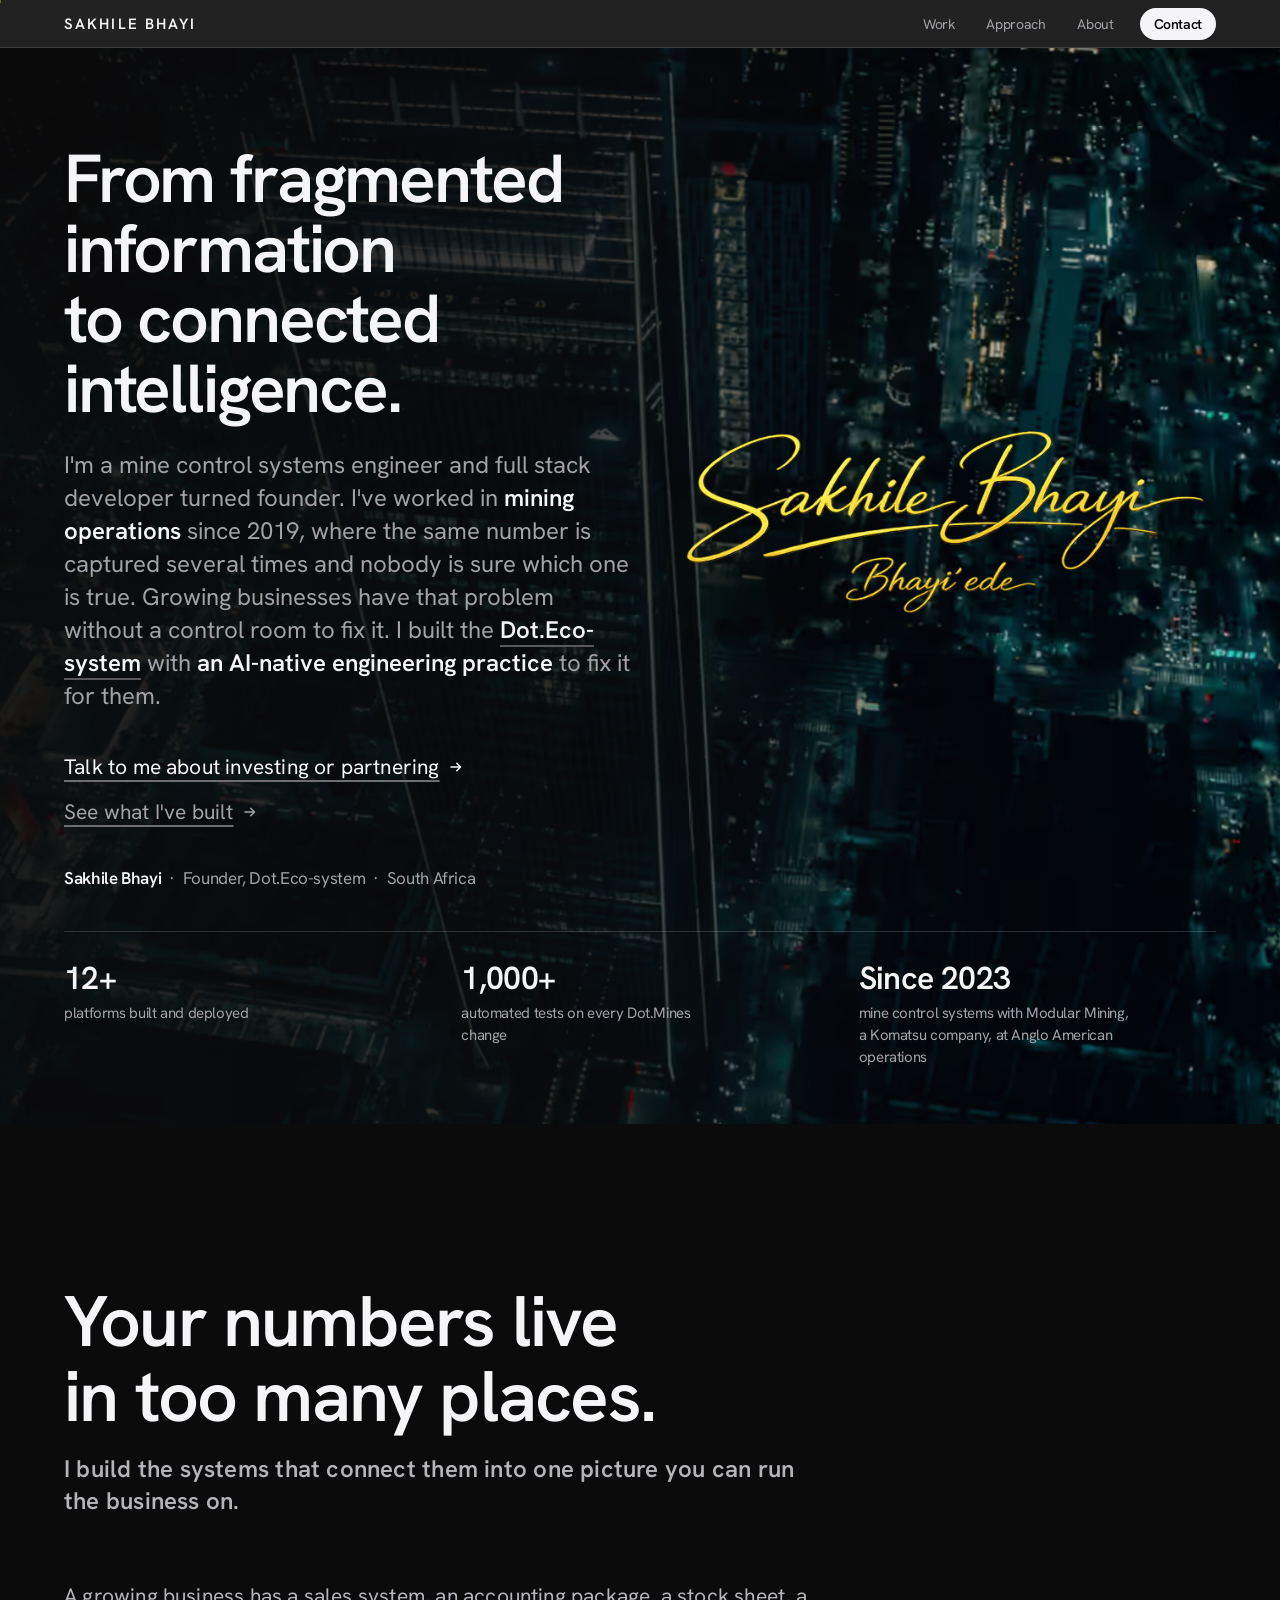
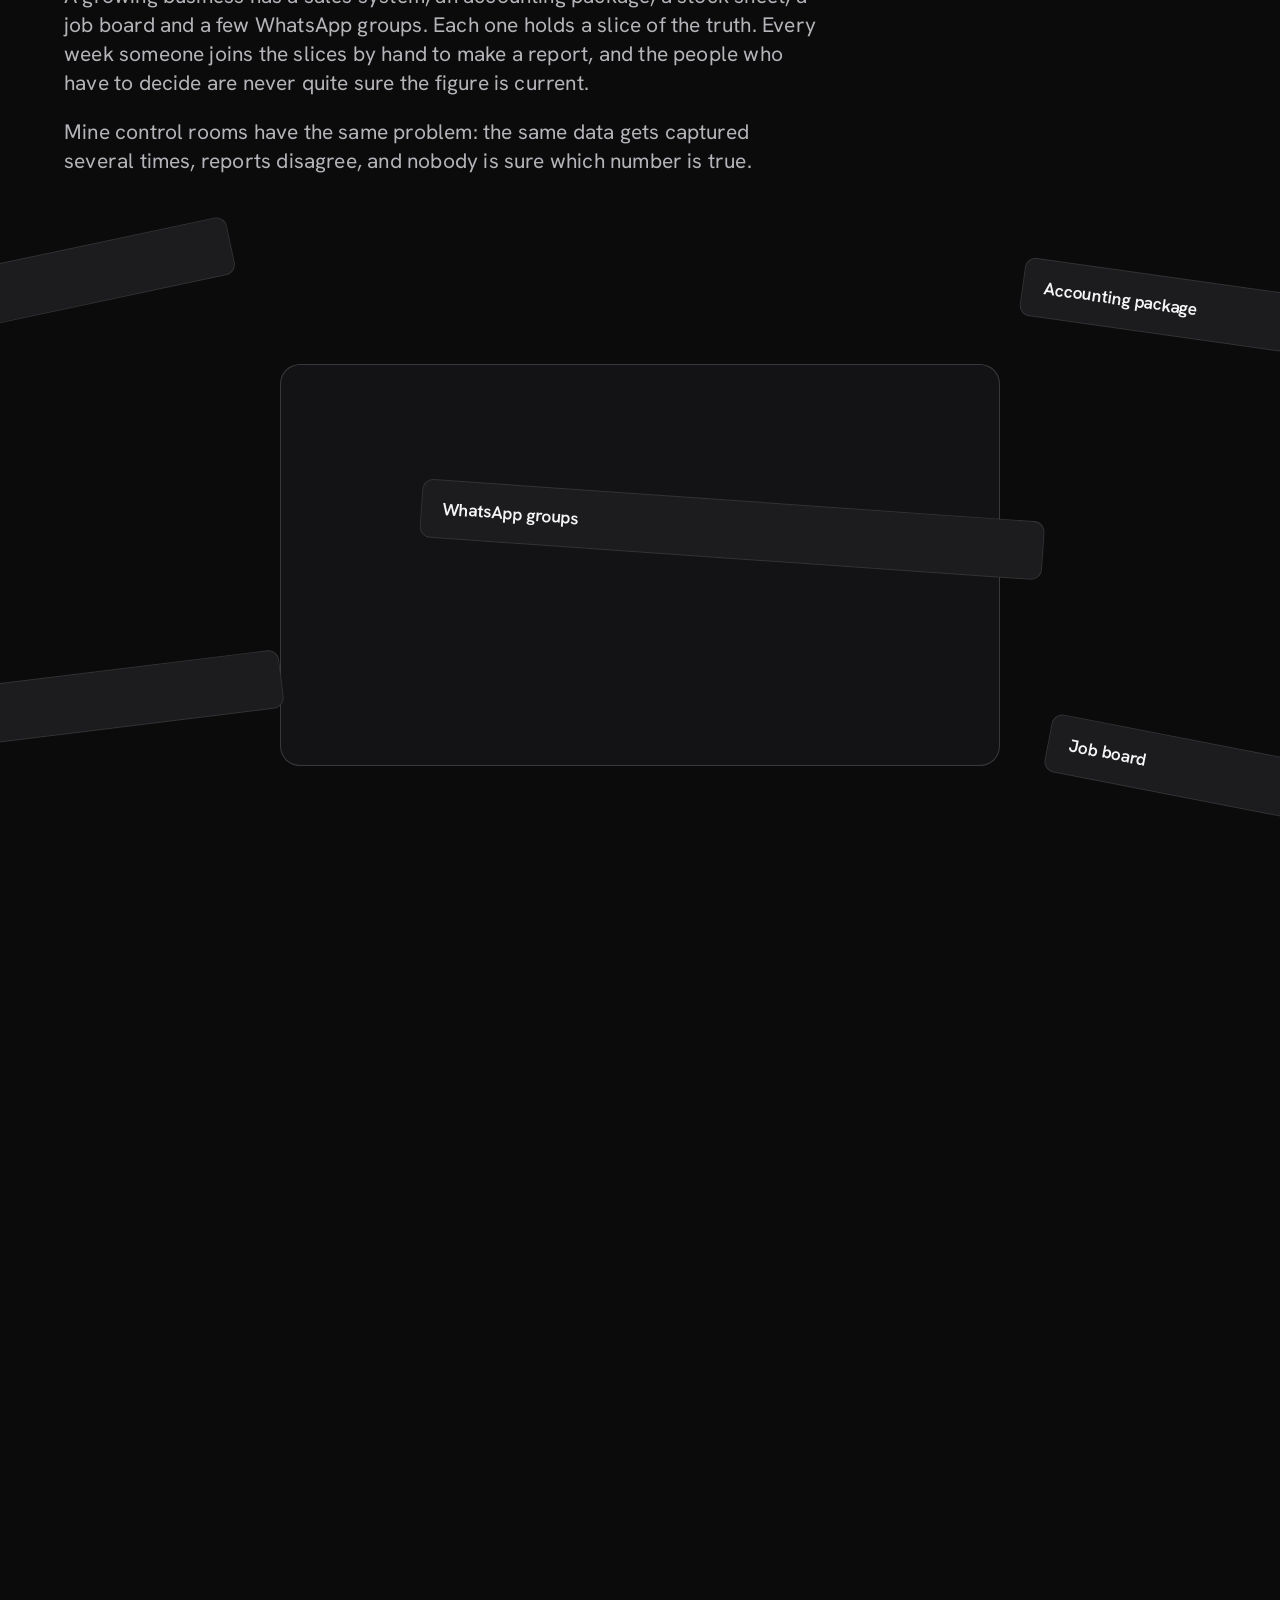
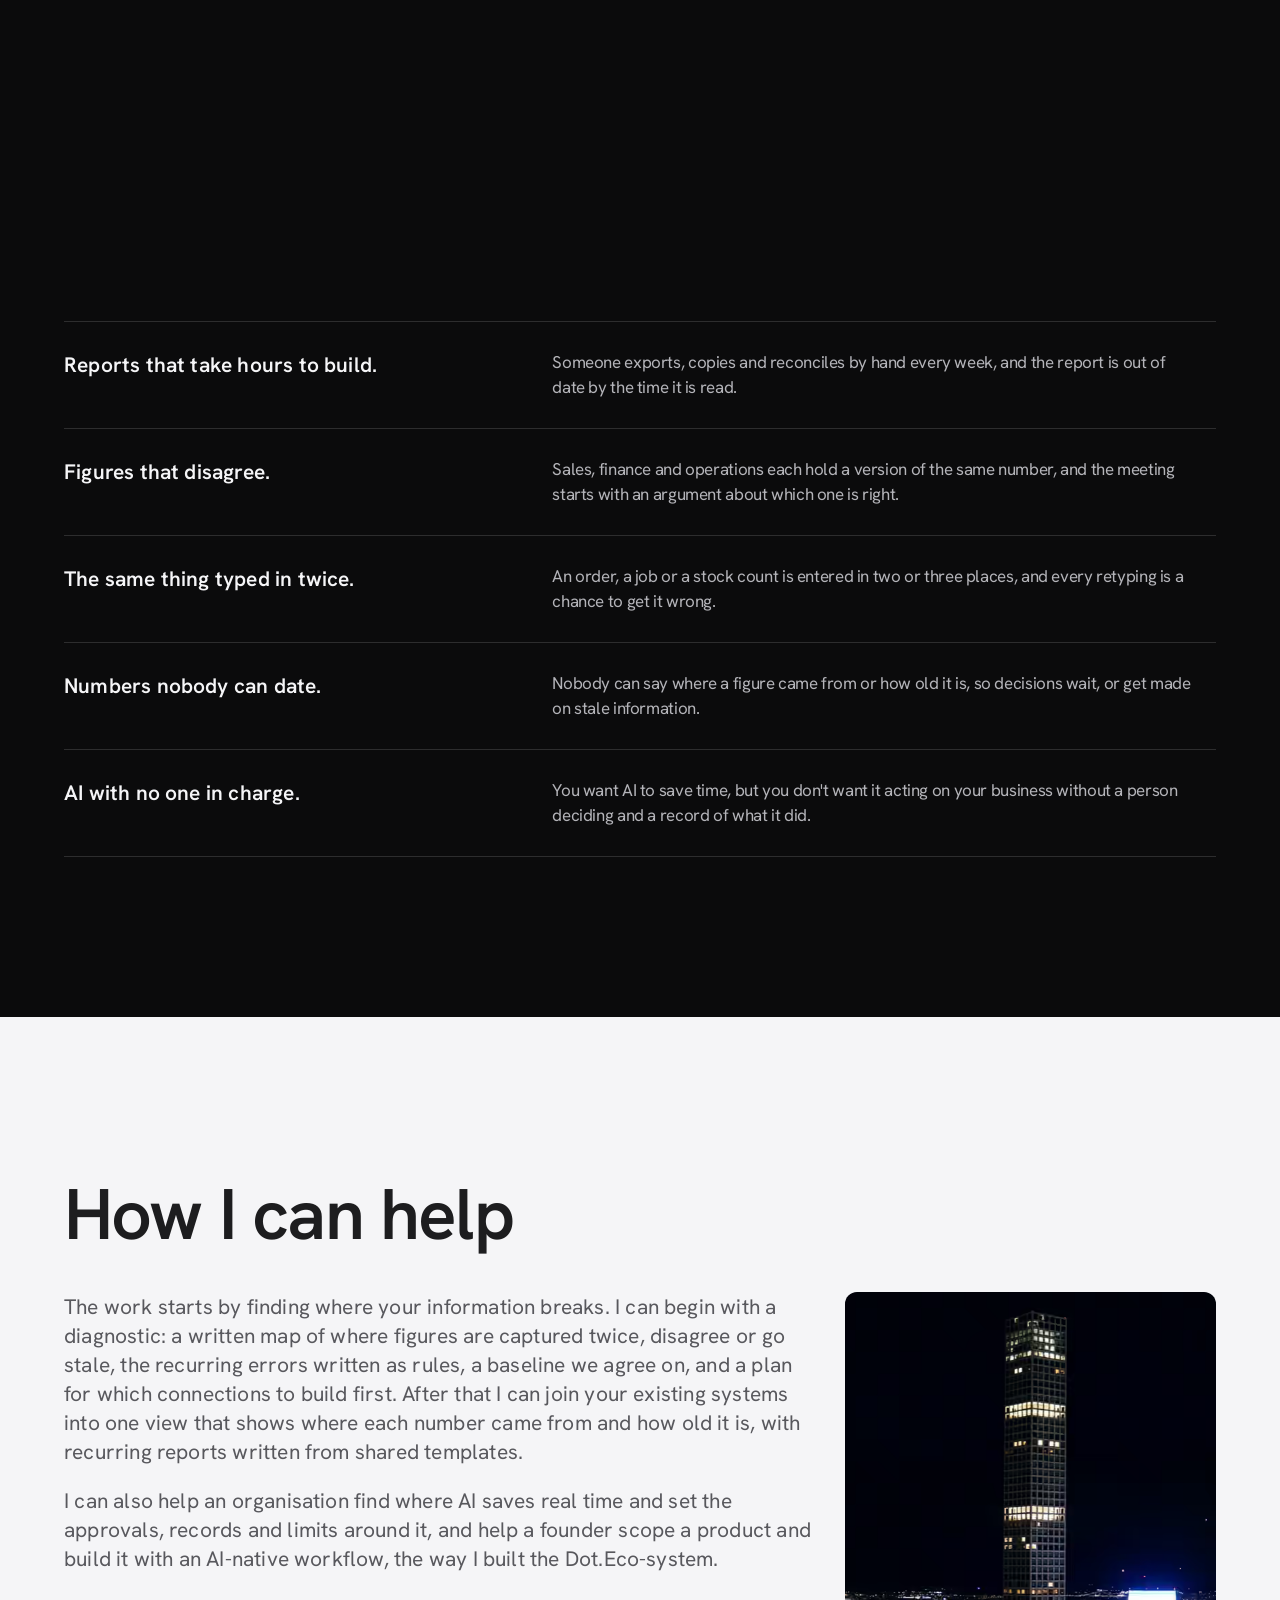
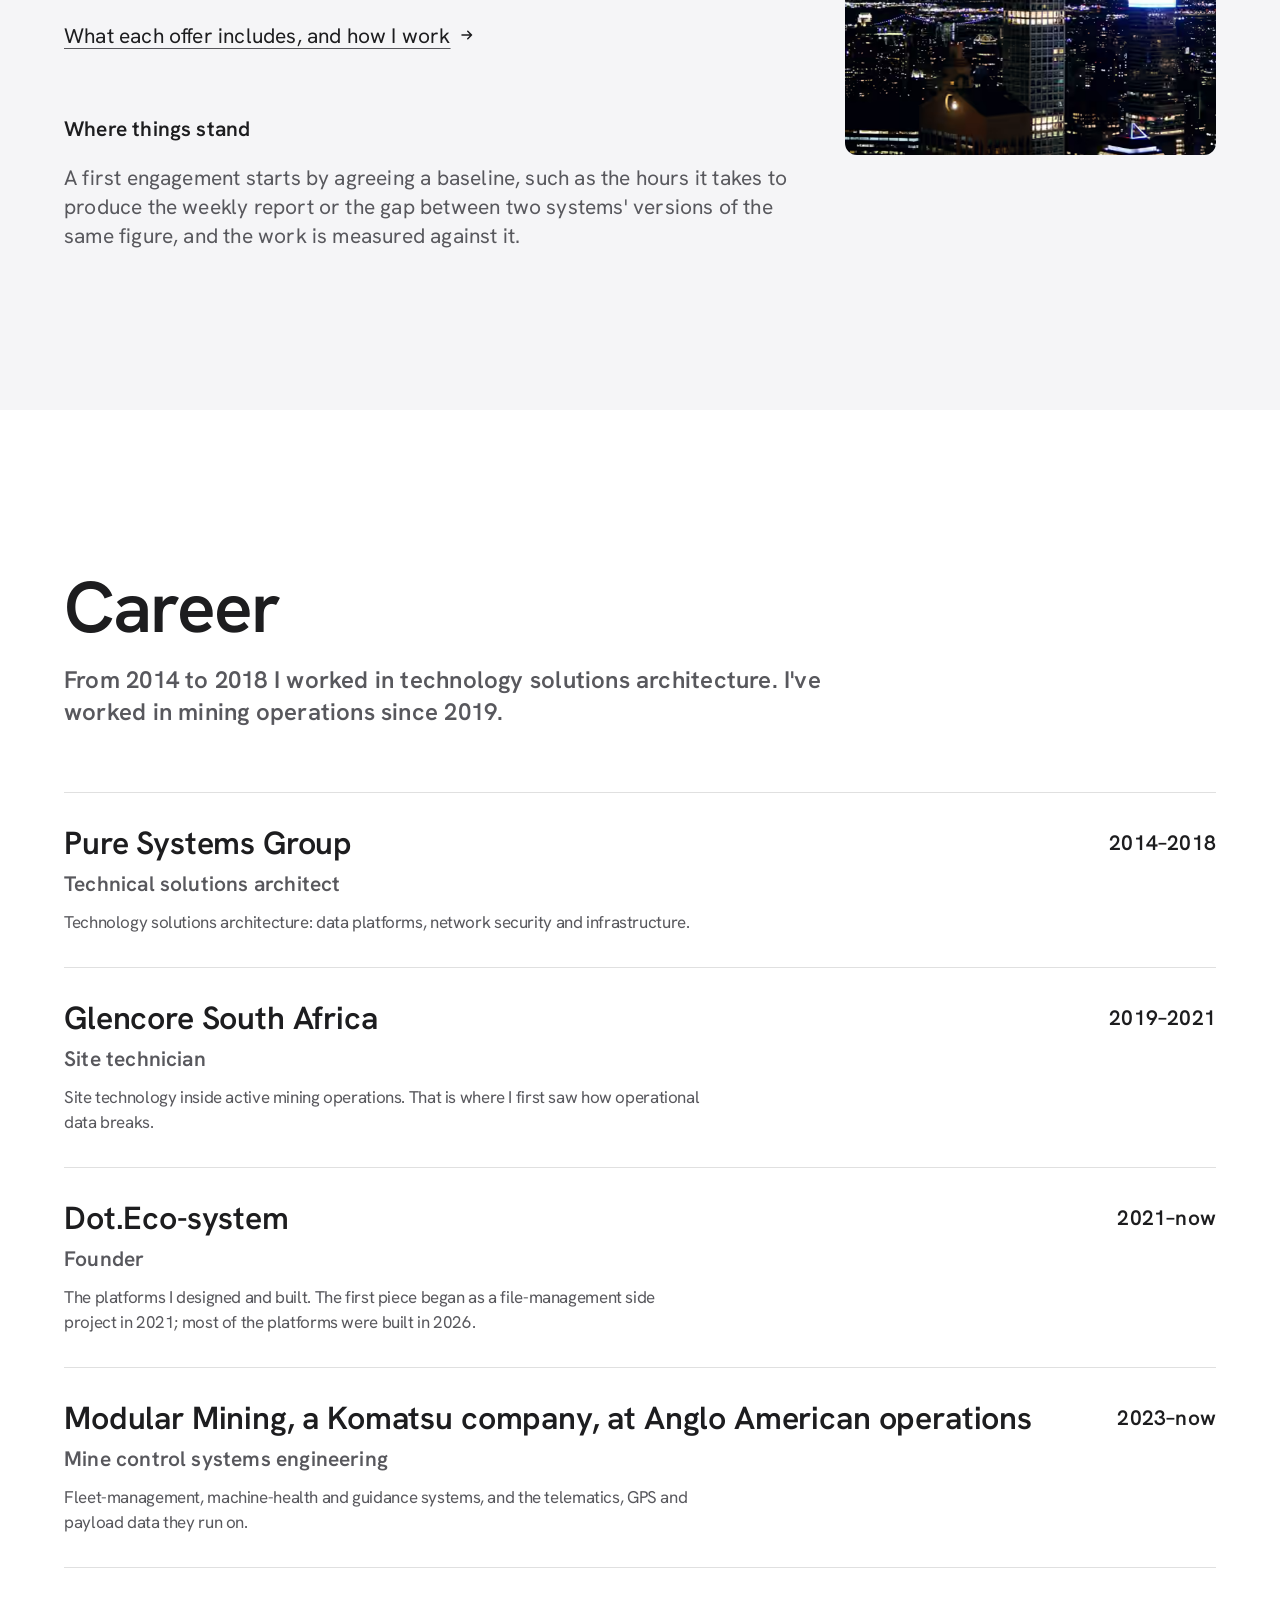
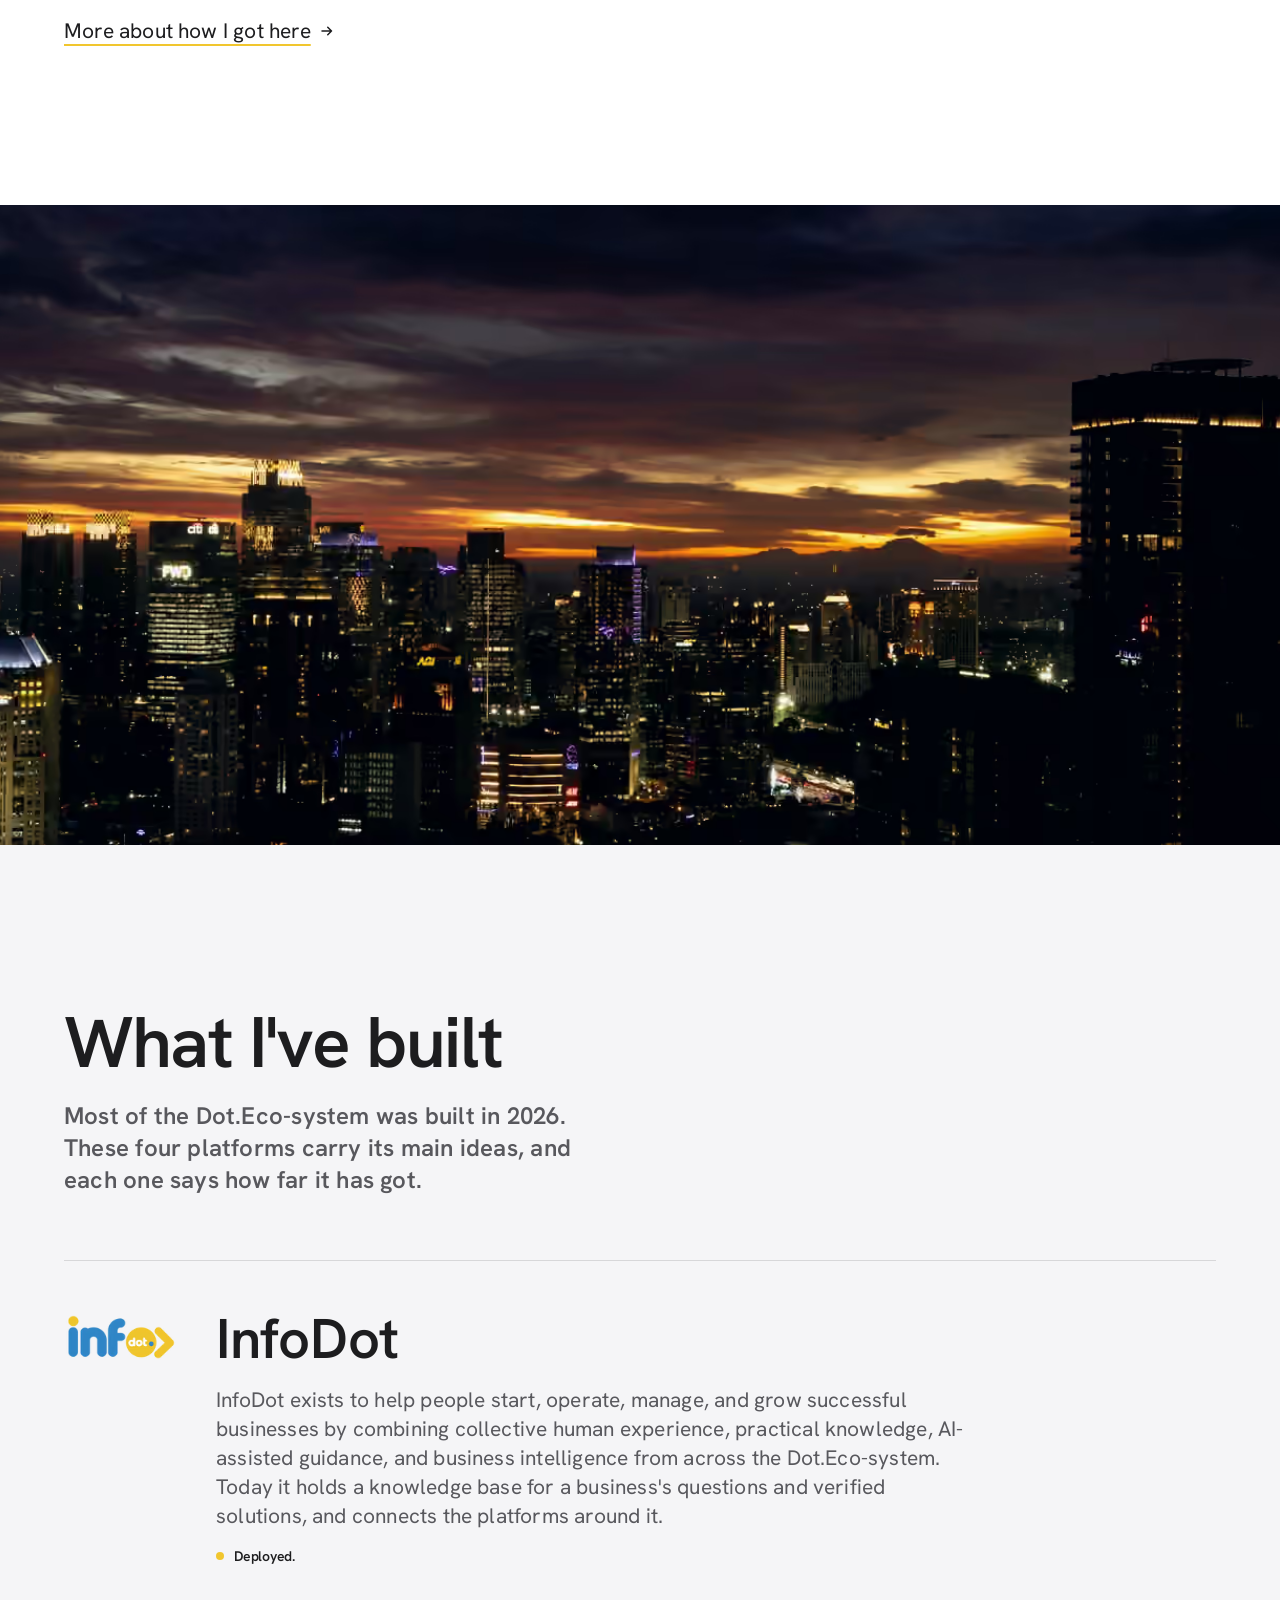
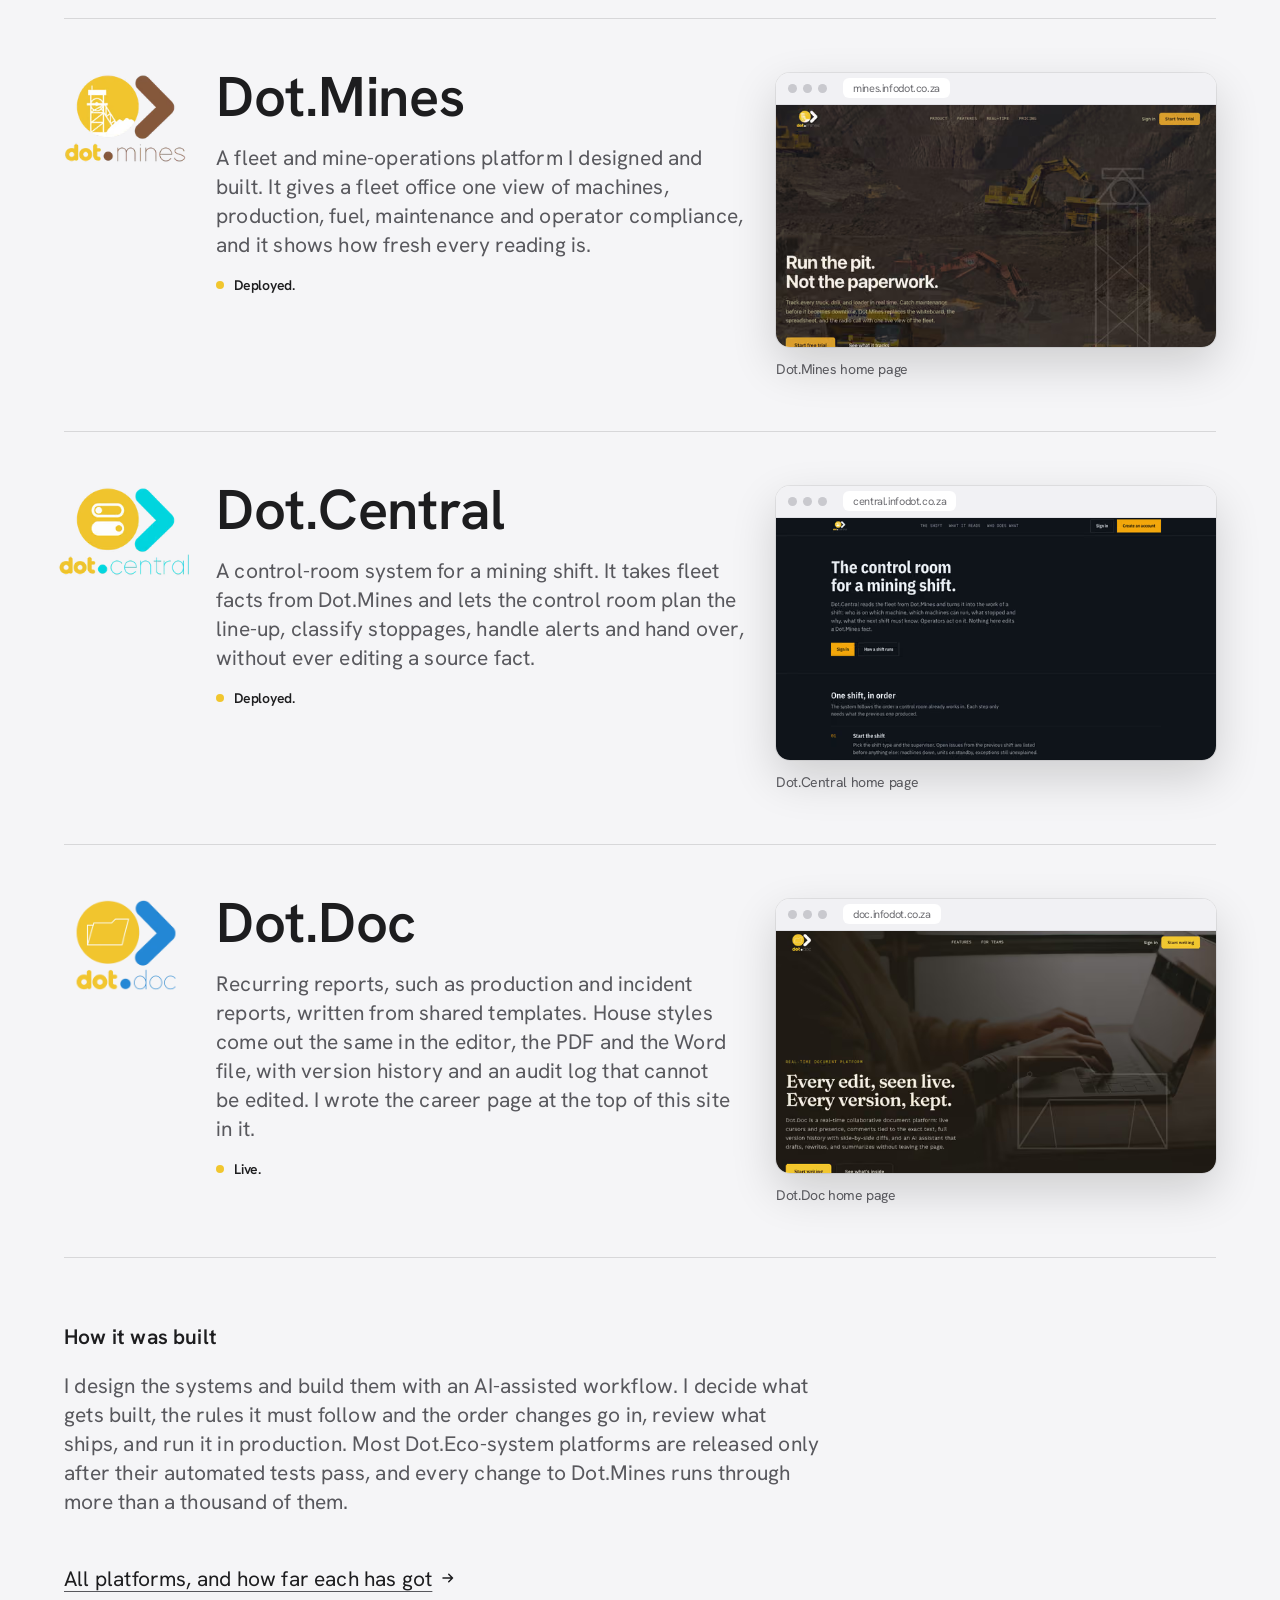
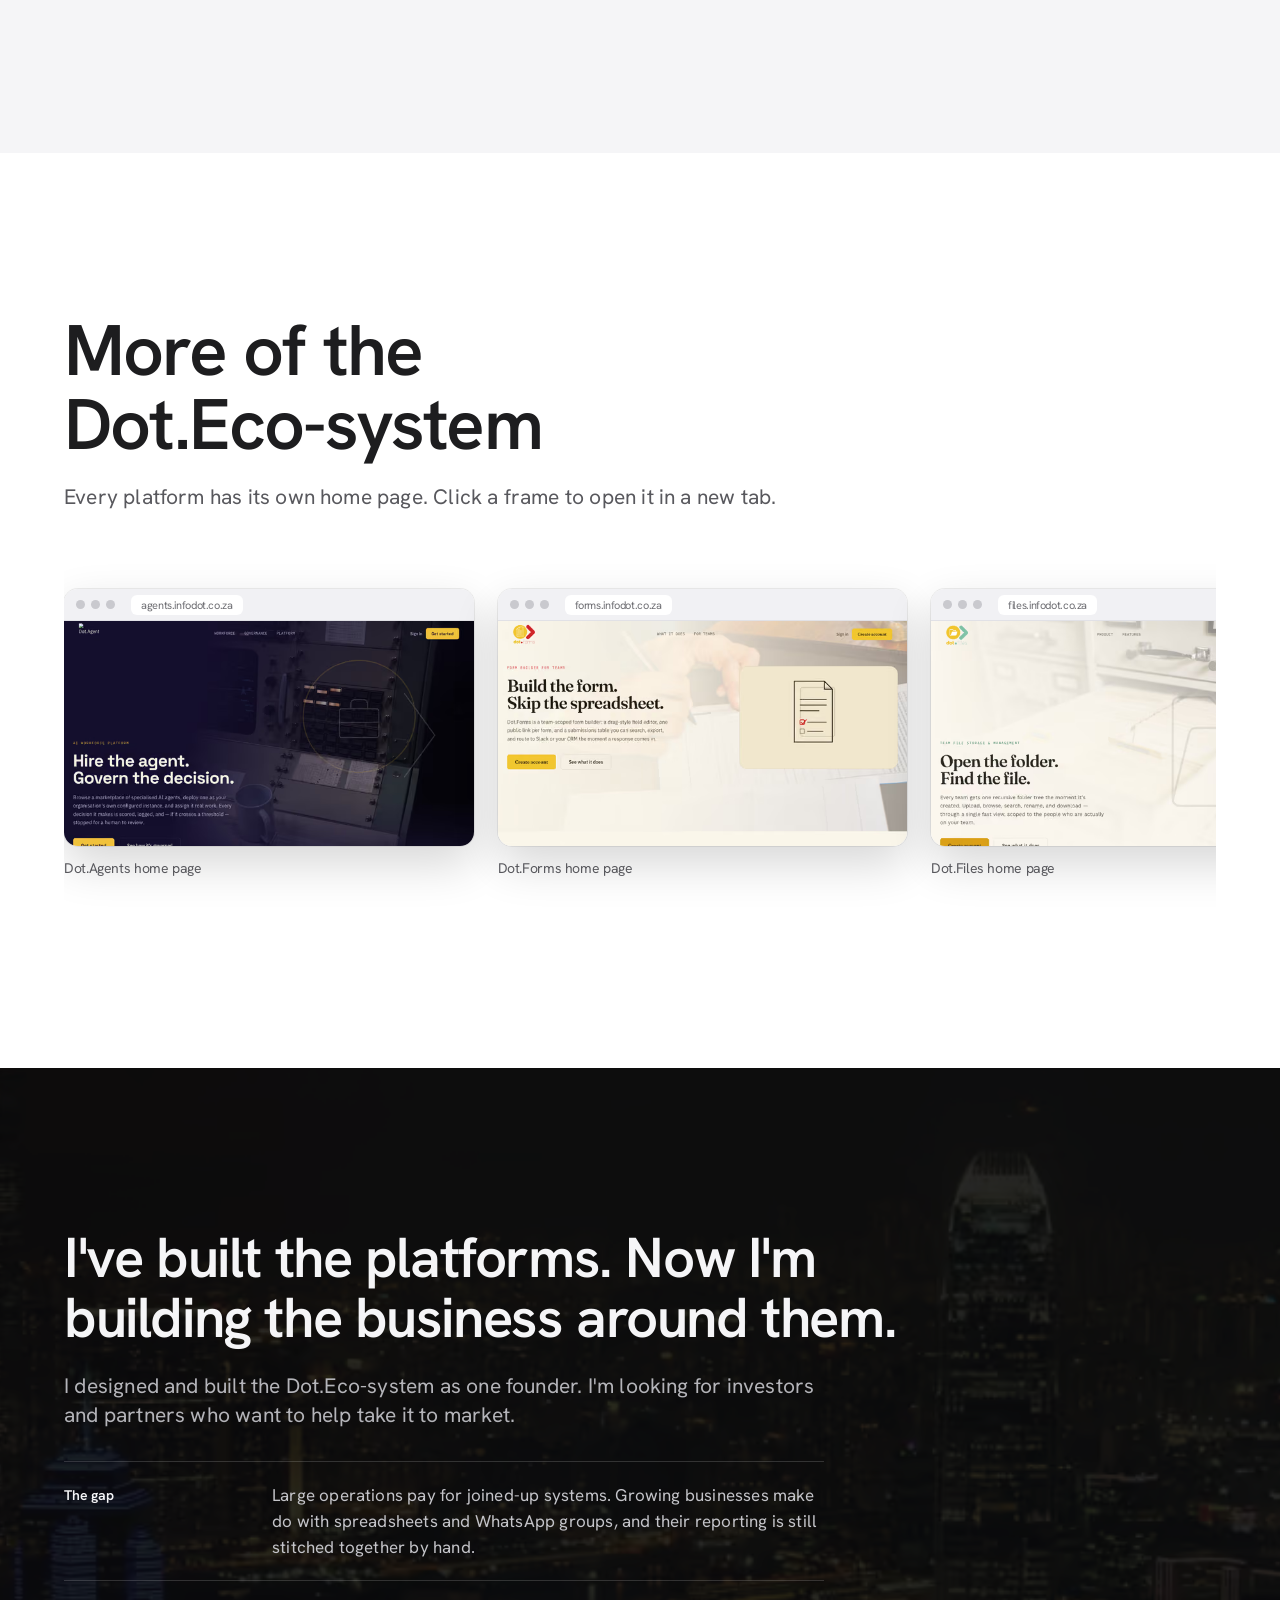
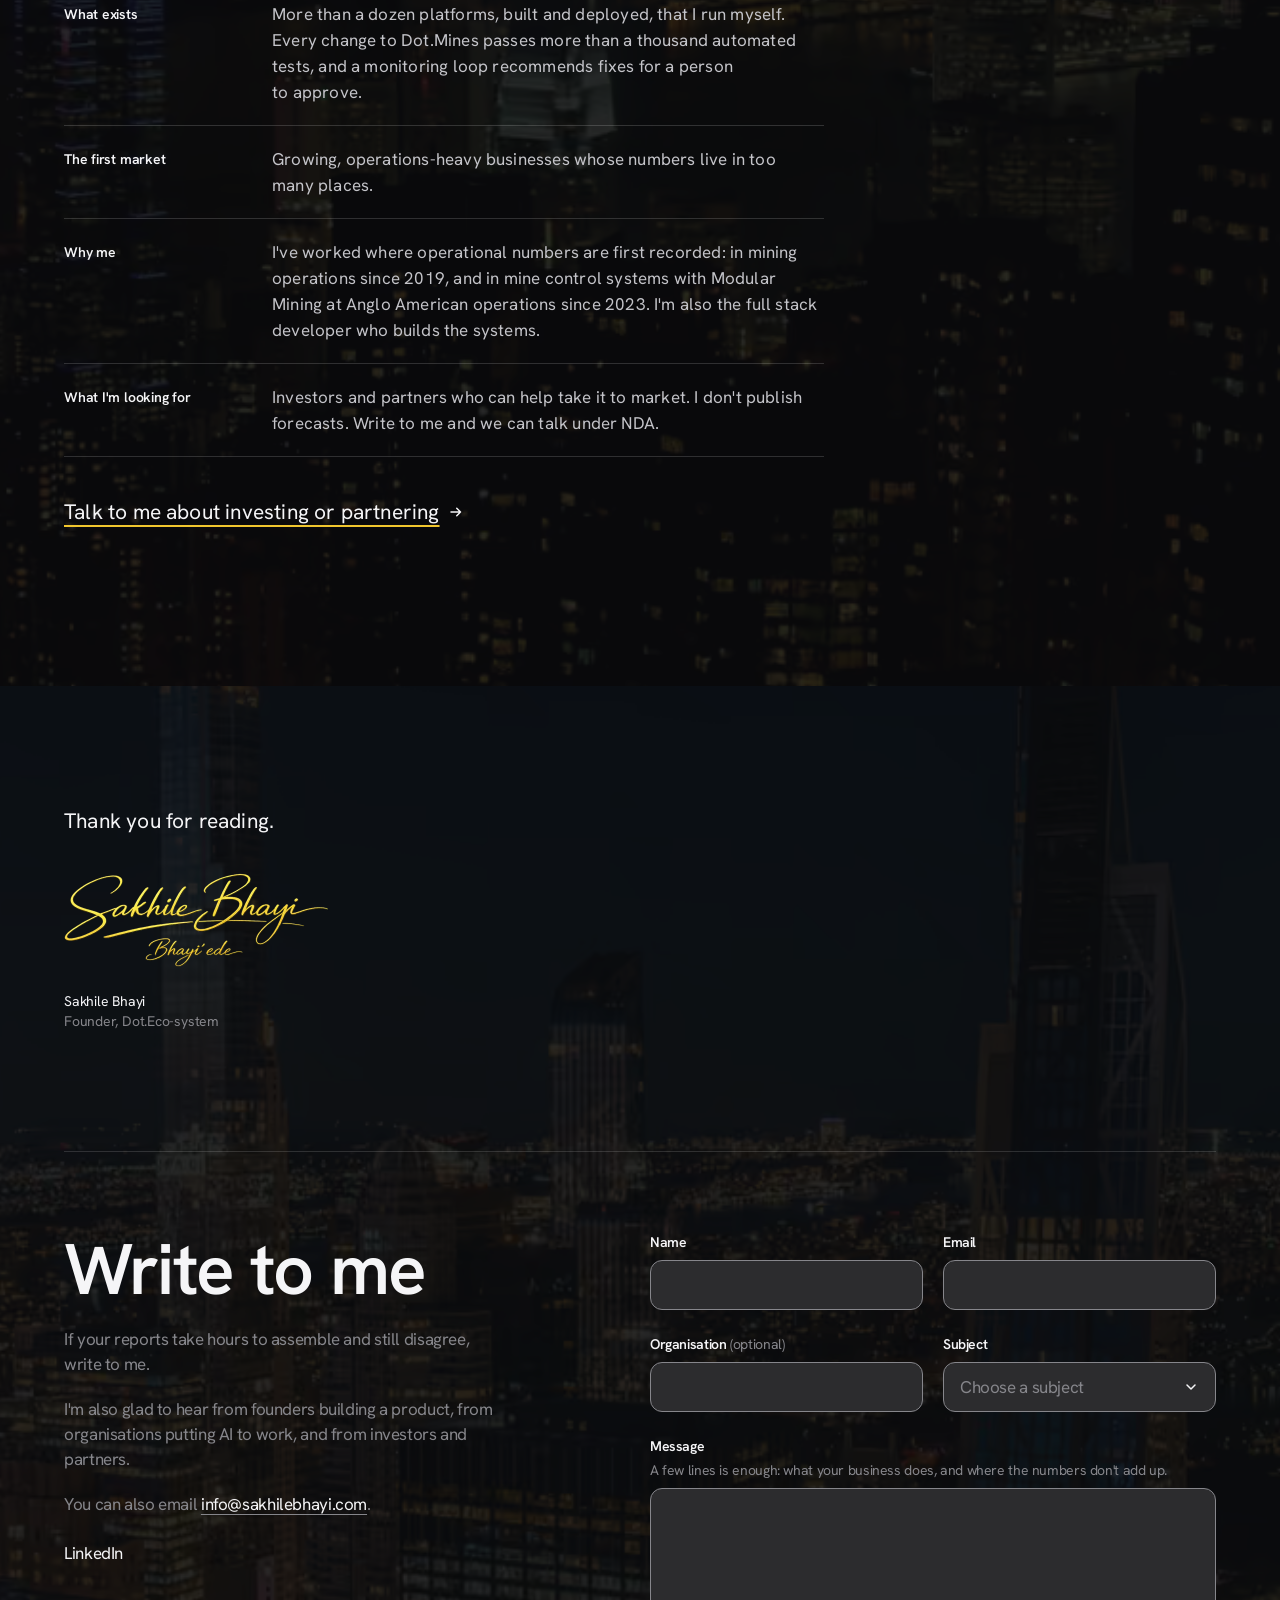
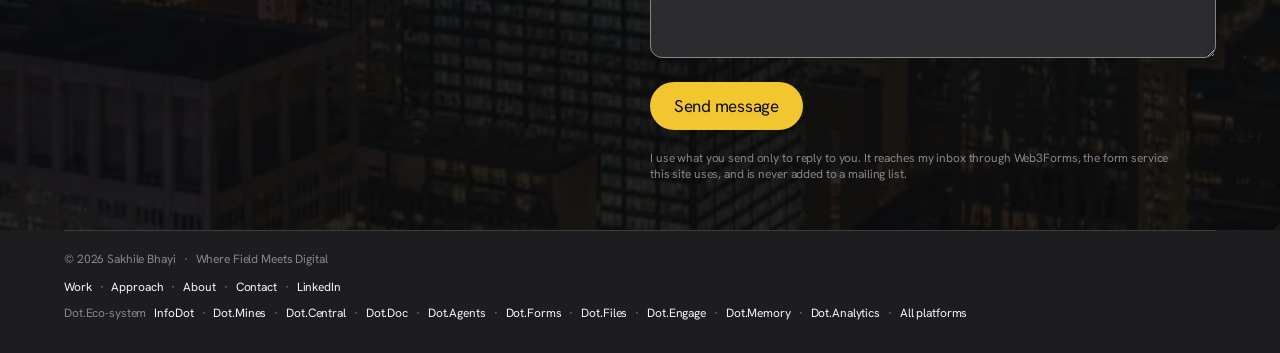
==== index.html @ 64dffc0d "Redesign: cinematic home, Work platform map, platform links, SEO, 404 front door - New design system" ====
<!doctype html>
<html lang="en-ZA" class="no-js">
<head>
<meta charset="utf-8">
<meta name="viewport" content="width=device-width, initial-scale=1, viewport-fit=cover">
<script>document.documentElement.classList.replace('no-js','js');if(!matchMedia('(prefers-reduced-motion: reduce)').matches){document.documentElement.classList.add('has-motion');setTimeout(function(){if(!window.__motionReady)document.documentElement.classList.remove('has-motion')},4000)}</script>
<title>Sakhile Bhayi · Mine control systems engineer turned founder</title>
<meta name="description" content="Sakhile Bhayi is a mine control systems engineer and full stack developer turned founder of the Dot.Eco-system, South Africa. I build systems that connect a growing business's scattered information into one picture its people can trust.">
<link rel="canonical" href="https://sakhilebhayi.com/">
<meta name="author" content="Sakhile Bhayi">
<meta name="robots" content="index, follow, max-image-preview:large">
<meta name="theme-color" content="#f5f5f7">
<meta name="format-detection" content="telephone=no">
<meta property="og:type" content="profile">
<meta property="og:site_name" content="Sakhile Bhayi">
<meta property="og:locale" content="en_ZA">
<meta property="og:url" content="https://sakhilebhayi.com/">
<meta property="og:title" content="From fragmented information to connected intelligence">
<meta property="og:description" content="Sakhile Bhayi is a mine control systems engineer and full stack developer turned founder of the Dot.Eco-system, South Africa. I build systems that connect a growing business's scattered information into one picture its people can trust.">
<meta property="og:image" content="https://sakhilebhayi.com/og-image.png">
<meta property="og:image:type" content="image/png">
<meta property="og:image:width" content="1200">
<meta property="og:image:height" content="630">
<meta property="og:image:alt" content="From fragmented information to connected intelligence. Sakhile Bhayi, founder of the Dot.Eco-system.">
<meta property="profile:first_name" content="Sakhile">
<meta property="profile:last_name" content="Bhayi">
<meta name="twitter:card" content="summary_large_image">
<meta name="twitter:title" content="From fragmented information to connected intelligence">
<meta name="twitter:description" content="Sakhile Bhayi is a mine control systems engineer and full stack developer turned founder of the Dot.Eco-system, South Africa. I build systems that connect a growing business's scattered information into one picture its people can trust.">
<meta name="twitter:image" content="https://sakhilebhayi.com/og-image.png">
<meta name="twitter:image:alt" content="From fragmented information to connected intelligence. Sakhile Bhayi, founder of the Dot.Eco-system.">
<link rel="icon" href="/favicon-32.png" type="image/png" sizes="32x32">
<link rel="icon" href="/apple-touch-icon.png" type="image/png" sizes="180x180">
<link rel="apple-touch-icon" href="/apple-touch-icon.png" sizes="180x180">
<link rel="preconnect" href="https://fonts.googleapis.com">
<link rel="preconnect" href="https://fonts.gstatic.com" crossorigin>
<link rel="preload" as="style" href="https://fonts.googleapis.com/css2?family=Hanken+Grotesk:wght@400;600&amp;display=swap">
<link rel="stylesheet" href="https://fonts.googleapis.com/css2?family=Hanken+Grotesk:wght@400;600&amp;display=swap" media="print" onload="this.media='all'">
<noscript><link rel="stylesheet" href="https://fonts.googleapis.com/css2?family=Hanken+Grotesk:wght@400;600&amp;display=swap"></noscript>
<link rel="preload" as="image" type="image/avif" imagesrcset="/assets/photo-hero-1440.avif 1440w, /assets/photo-hero-1920.avif 1920w" imagesizes="100vw" media="(min-width: 735px)" fetchpriority="high">
<link rel="preload" as="image" type="image/avif" imagesrcset="/assets/photo-hero-800.avif 800w" imagesizes="100vw" media="(max-width: 734px)" fetchpriority="high">
<link rel="stylesheet" href="/site.css">
<script src="/site.js" defer></script>
<script src="/assets/js/gsap.min.js" defer></script>
<script src="/assets/js/ScrollTrigger.min.js" defer></script>
<script src="/assets/js/motion.js" defer></script>

<script type="application/ld+json">
{
  "@context": "https://schema.org",
  "@graph": [
    {
      "@type": "Person",
      "@id": "https://sakhilebhayi.com/#person",
      "name": "Sakhile Bhayi",
      "url": "https://sakhilebhayi.com/",
      "image": "https://sakhilebhayi.com/logo.png",
      "email": "mailto:info@sakhilebhayi.com",
      "jobTitle": "Founder, Dot.Eco-system",
      "description": "South African founder who builds systems that connect a business's scattered information into one picture its people can trust. He designed and built the Dot.Eco-system, a connected set of business platforms, with an AI-native engineering practice.",
      "address": {
        "@type": "PostalAddress",
        "addressCountry": "ZA"
      },
      "knowsAbout": [
        "Business intelligence",
        "Operations systems",
        "Data integration",
        "Mine control systems",
        "Fleet management systems",
        "Business reporting",
        "Laravel"
      ],
      "sameAs": [
        "https://za.linkedin.com/in/sakhilebayi"
      ],
      "worksFor": [
        {
          "@id": "https://sakhilebhayi.com/#ecosystem"
        }
      ]
    },
    {
      "@type": "WebSite",
      "@id": "https://sakhilebhayi.com/#website",
      "url": "https://sakhilebhayi.com/",
      "name": "Sakhile Bhayi",
      "description": "Sakhile Bhayi is a mine control systems engineer and full stack developer turned founder of the Dot.Eco-system, South Africa. I build systems that connect a growing business's scattered information into one picture its people can trust.",
      "inLanguage": "en-ZA",
      "author": {
        "@id": "https://sakhilebhayi.com/#person"
      },
      "publisher": {
        "@id": "https://sakhilebhayi.com/#person"
      }
    },
    {
      "@type": "ProfilePage",
      "@id": "https://sakhilebhayi.com/#profilepage",
      "url": "https://sakhilebhayi.com/",
      "name": "Sakhile Bhayi · Mine control systems engineer turned founder",
      "description": "Sakhile Bhayi is a mine control systems engineer and full stack developer turned founder of the Dot.Eco-system, South Africa. I build systems that connect a growing business's scattered information into one picture its people can trust.",
      "inLanguage": "en-ZA",
      "isPartOf": {
        "@id": "https://sakhilebhayi.com/#website"
      },
      "mainEntity": {
        "@id": "https://sakhilebhayi.com/#person"
      },
      "about": {
        "@id": "https://sakhilebhayi.com/#person"
      },
      "primaryImageOfPage": {
        "@type": "ImageObject",
        "url": "https://sakhilebhayi.com/og-image.png",
        "width": 1200,
        "height": 630
      },
      "dateModified": "2026-10-22T00:00:00+02:00"
    },
    {
      "@type": "Organization",
      "@id": "https://sakhilebhayi.com/#ecosystem",
      "name": "Dot.Eco-system",
      "url": "https://www.infodot.co.za/",
      "description": "The full set of InfoDot micro platforms: operations, documents, files, forms, monitoring and more.",
      "founder": {
        "@id": "https://sakhilebhayi.com/#person"
      }
    },
    {
      "@type": "Organization",
      "@id": "https://sakhilebhayi.com/#infodot",
      "name": "InfoDot",
      "url": "https://www.infodot.co.za/",
      "description": "InfoDot exists to help people start, operate, manage, and grow successful businesses by combining collective human experience, practical knowledge, AI-assisted guidance, and business intelligence from across the Dot.Eco-system.",
      "parentOrganization": {
        "@id": "https://sakhilebhayi.com/#ecosystem"
      },
      "founder": {
        "@id": "https://sakhilebhayi.com/#person"
      }
    }
  ]
}
</script>
</head>
<body class="home">
<a class="skip" href="#main">Skip to content</a>

<svg width="0" height="0" style="position:absolute" aria-hidden="true" focusable="false">
  <symbol id="i-out" viewBox="0 0 16 16"><path d="M5 11 11 5M6.25 5H11v4.75" fill="none" stroke="currentColor" stroke-width="1.5" stroke-linecap="round" stroke-linejoin="round"/></symbol>
  <symbol id="i-next" viewBox="0 0 16 16"><path d="M3 8h9.5M8.75 4.25 12.5 8l-3.75 3.75" fill="none" stroke="currentColor" stroke-width="1.5" stroke-linecap="round" stroke-linejoin="round"/></symbol>
  <symbol id="i-err" viewBox="0 0 16 16"><circle cx="8" cy="8" r="6.75" fill="none" stroke="currentColor" stroke-width="1.5"/><path d="M8 4.75v4" stroke="currentColor" stroke-width="1.5" stroke-linecap="round"/><circle cx="8" cy="11.25" r="1" fill="currentColor"/></symbol>
  <symbol id="i-ok" viewBox="0 0 16 16"><circle cx="8" cy="8" r="6.75" fill="none" stroke="currentColor" stroke-width="1.5"/><path d="m5.25 8.25 1.9 1.9 3.6-4" fill="none" stroke="currentColor" stroke-width="1.5" stroke-linecap="round" stroke-linejoin="round"/></symbol>
</svg>

<header class="nav band">
  <div class="wrap">
    <a class="nav__name" href="/">Sakhile Bhayi</a>
  </div>
</header>
<nav class="dock" aria-label="Primary">
  <a href="/work/"><svg class="dock__ic" viewBox="0 0 24 24" fill="none" stroke="currentColor" stroke-width="1.7" stroke-linecap="round" stroke-linejoin="round" aria-hidden="true"><rect x="3.5" y="3.5" width="7" height="7" rx="1.8"/><rect x="13.5" y="3.5" width="7" height="7" rx="1.8"/><rect x="3.5" y="13.5" width="7" height="7" rx="1.8"/><rect x="13.5" y="13.5" width="7" height="7" rx="1.8"/></svg><span>Work</span></a>
  <a href="/approach/"><svg class="dock__ic" viewBox="0 0 24 24" fill="none" stroke="currentColor" stroke-width="1.7" stroke-linecap="round" stroke-linejoin="round" aria-hidden="true"><circle cx="12" cy="12" r="8.5"/><path d="m15.6 8.4-2.1 5.1-5.1 2.1 2.1-5.1z"/></svg><span>Approach</span></a>
  <a href="/about/"><svg class="dock__ic" viewBox="0 0 24 24" fill="none" stroke="currentColor" stroke-width="1.7" stroke-linecap="round" stroke-linejoin="round" aria-hidden="true"><circle cx="12" cy="8.5" r="3.6"/><path d="M5 20c.6-3.6 3.5-5.5 7-5.5s6.4 1.9 7 5.5"/></svg><span>About</span></a>
  <a href="/contact/"><svg class="dock__ic" viewBox="0 0 24 24" fill="none" stroke="currentColor" stroke-width="1.7" stroke-linecap="round" stroke-linejoin="round" aria-hidden="true"><rect x="3.5" y="5.5" width="17" height="13" rx="2.5"/><path d="m4.5 8 7.5 5.5L19.5 8"/></svg><span>Contact</span></a>
</nav>

<main id="main">

  <!-- 1. The letter -->
  <section class="letter band" aria-label="Introduction">
    <div class="hero-bg" aria-hidden="true">
      <picture>
        <source media="(max-width: 734px)" type="image/avif" srcset="/assets/photo-hero-800.avif 800w" sizes="100vw">
        <source media="(max-width: 734px)" type="image/webp" srcset="/assets/photo-hero-800.webp 800w" sizes="100vw">
        <source type="image/avif" srcset="/assets/photo-hero-1440.avif 1440w, /assets/photo-hero-1920.avif 1920w" sizes="100vw">
        <source type="image/webp" srcset="/assets/photo-hero-1440.webp 1440w, /assets/photo-hero-1920.webp 1920w" sizes="100vw">
        <img src="/assets/photo-hero-1440.webp" width="1440" height="960" alt="" decoding="async">
      </picture>
    </div>
    <div class="wrap grid letter__grid">
      <div class="letter__text">
        <h2 class="letter__head">From fragmented information to connected intelligence.</h2>
        <p class="letter__p" id="letter">I'm a mine control systems engineer and full stack developer turned founder. I've worked in <span class="fact" style="--i:0">mining operations</span> since 2019, where the same number is captured several times and nobody is sure which one is true. Growing businesses have that problem without a control room to fix it. I built the <a class="fact" href="/work/" style="--i:1">Dot.Eco-system</a> with <span class="fact" style="--i:2">an AI-native engineering practice</span> to fix it for them.</p>
        <p class="letter__acts">
          <a class="tlink" href="/contact/?subject=invest">Talk to me about investing or partnering<svg class="ic" aria-hidden="true"><use href="#i-next"/></svg></a>
          <a class="tlink tlink--quiet" href="/work/">See what I've built<svg class="ic" aria-hidden="true"><use href="#i-next"/></svg></a>
        </p>
        <div class="letter__sign">
          <h1>Sakhile Bhayi</h1>
          <span><span class="sep" aria-hidden="true">·</span>Founder, Dot.Eco-system</span>
          <span><span class="sep" aria-hidden="true">·</span>South Africa</span>
        </div>
      </div>
      <figure class="mark">
        <picture>
          <source type="image/avif" srcset="/assets/mark-640.avif 640w, /assets/mark-965.avif 965w" sizes="(min-width:1069px) 600px, 86vw" width="965" height="365">
          <source type="image/webp" srcset="/assets/mark-640.webp 640w, /assets/mark-965.webp 965w" sizes="(min-width:1069px) 600px, 86vw" width="965" height="365">
          <img src="/assets/mark-640.webp" width="965" height="365" fetchpriority="high" decoding="async" alt="Sakhile Bhayi, signature logo">
        </picture>
      </figure>
    </div>
    <div class="wrap letter__proof">
      <ul role="list" aria-label="At a glance">
        <li><strong data-count="12" data-suffix="+" data-final="12+">12+</strong><span>platforms built and deployed</span></li>
        <li><strong data-count="1000" data-suffix="+" data-final="1,000+">1,000+</strong><span>automated tests on every Dot.Mines change</span></li>
        <li><strong>Since 2023</strong><span>mine control systems with Modular Mining, a Komatsu company, at Anglo American operations</span></li>
      </ul>
    </div>
  </section>


  <!-- 2. The problem -->
  <section class="sec sec--dark sec--scene band" aria-labelledby="problem-h">
    <div class="wrap grid">
      <div class="sec__head">
        <h2 class="t-section" id="problem-h">Your numbers live in too many places.</h2>
        <p class="t-intro">I build the systems that connect them into one picture you can run the business on.</p>
      </div>
      <div class="prose col-8">
        <p>A growing business has a sales system, an accounting package, a stock sheet, a job board and a few WhatsApp groups. Each one holds a slice of the truth. Every week someone joins the slices by hand to make a report, and the people who have to decide are never quite sure the figure is current.</p>
        <p>Mine control rooms have the same problem: the same data gets captured several times, reports disagree, and nobody is sure which number is true.</p>
      </div>
      <div class="scene" aria-hidden="true">
        <div class="scene__stage">
          <div class="scene__panel">
            <ul class="scene__rows">
              <li class="chip" data-label="Sales system"><i></i></li>
              <li class="chip" data-label="Accounting package"><i></i></li>
              <li class="chip" data-label="Stock sheet"><i></i></li>
              <li class="chip" data-label="Job board"><i></i></li>
              <li class="chip" data-label="WhatsApp groups"><i></i></li>
            </ul>
          </div>
        </div>
      </div>
      <ul class="rows after-rows" role="list">
        <li><h3 class="t-minor">Reports that take hours to build.</h3><p>Someone exports, copies and reconciles by hand every week, and the report is out of date by the time it is read.</p></li>
        <li><h3 class="t-minor">Figures that disagree.</h3><p>Sales, finance and operations each hold a version of the same number, and the meeting starts with an argument about which one is right.</p></li>
        <li><h3 class="t-minor">The same thing typed in twice.</h3><p>An order, a job or a stock count is entered in two or three places, and every retyping is a chance to get it wrong.</p></li>
        <li><h3 class="t-minor">Numbers nobody can date.</h3><p>Nobody can say where a figure came from or how old it is, so decisions wait, or get made on stale information.</p></li>
        <li><h3 class="t-minor">AI with no one in charge.</h3><p>You want AI to save time, but you don't want it acting on your business without a person deciding and a record of what it did.</p></li>
      </ul>
    </div>
  </section>

  <!-- 3. How I can help -->
  <section class="sec sec--grey band" aria-labelledby="help-h">
    <div class="wrap grid">
      <div class="sec__head">
        <h2 class="t-section" id="help-h">How I can help</h2>
      </div>
      <div class="prose col-8">
        <p>The work starts by finding where your information breaks. I can begin with a diagnostic: a written map of where figures are captured twice, disagree or go stale, the recurring errors written as rules, a baseline we agree on, and a plan for which connections to build first. After that I can join your existing systems into one view that shows where each number came from and how old it is, with recurring reports written from shared templates.</p>
        <p>I can also help an organisation find where AI saves real time and set the approvals, records and limits around it, and help a founder scope a product and build it with an AI-native workflow, the way I built the Dot.Eco-system.</p>
        <p class="more"><a class="tlink" href="/approach/">What each offer includes, and how I work<svg class="ic" aria-hidden="true"><use href="#i-next"/></svg></a></p>
        <h3 class="t-minor minor-head">Where things stand</h3>
        <p>A first engagement starts by agreeing a baseline, such as the hours it takes to produce the weekly report or the gap between two systems' versions of the same figure, and the work is measured against it.</p>

      </div>
      <figure class="help-photo">
          <picture>
            <source type="image/avif" srcset="/assets/night-tower-640.avif 640w, /assets/night-tower-900.avif 900w" sizes="(min-width:1069px) 33vw, (min-width:735px) 40vw, 100vw">
            <source type="image/webp" srcset="/assets/night-tower-640.webp 640w, /assets/night-tower-900.webp 900w" sizes="(min-width:1069px) 33vw, (min-width:735px) 40vw, 100vw">
            <img src="/assets/night-tower-640.webp" width="900" height="1125" loading="lazy" decoding="async"
                 alt="A tall tower with lit windows in a city at night.">
          </picture>
        </figure>
    </div>
  </section>

  <section class="sec sec--white band" id="career" aria-labelledby="career-h">
    <div class="wrap">
      <div class="grid">
        <div class="sec__head">
          <h2 class="t-section" id="career-h">Career</h2>
          <p class="t-intro">From 2014 to 2018 I worked in technology solutions architecture. I've worked in mining operations since 2019.</p>
        </div>
        <ol class="career__list" role="list">
          <li>
            <h3 class="career__who">Pure Systems Group</h3>
            <p class="career__when tnum">2014–2018</p>
            <p class="career__role">Technical solutions architect</p>
            <p class="career__more">Technology solutions architecture: data platforms, network security and infrastructure.</p>
          </li>
          <li>
            <h3 class="career__who">Glencore South Africa</h3>
            <p class="career__when tnum">2019–2021</p>
            <p class="career__role">Site technician</p>
            <p class="career__more">Site technology inside active mining operations. That is where I first saw how operational data breaks.</p>
          </li>
          <li>
            <h3 class="career__who">Dot.Eco-system</h3>
            <p class="career__when tnum">2021–now</p>
            <p class="career__role">Founder</p>
            <p class="career__more">The platforms I designed and built. The first piece began as a file-management side project in 2021; most of the platforms were built in 2026.</p>
          </li>
          <li>
            <h3 class="career__who">Modular Mining, a Komatsu company, at Anglo American operations</h3>
            <p class="career__when tnum">2023–now</p>
            <p class="career__role">Mine control systems engineering</p>
            <p class="career__more">Fleet-management, machine-health and guidance systems, and the telematics, GPS and payload data they run on.</p>
          </li>
        </ol>
      </div>
      <p class="more"><a class="tlink" href="/about/">More about how I got here<svg class="ic" aria-hidden="true"><use href="#i-next"/></svg></a></p>
    </div>
  </section>

  <!-- 5. What I've built -->
  <div class="photo photo--sky">
    <picture>
      <source media="(max-width: 734px)" type="image/avif" srcset="/assets/night-dusk-800.avif 800w" sizes="100vw" width="800" height="400">
      <source media="(max-width: 734px)" type="image/webp" srcset="/assets/night-dusk-800.webp 800w" sizes="100vw" width="800" height="400">
      <source type="image/avif" srcset="/assets/night-dusk-1440.avif 1440w, /assets/night-dusk-1920.avif 1920w" sizes="100vw" width="1440" height="720">
      <source type="image/webp" srcset="/assets/night-dusk-1440.webp 1440w, /assets/night-dusk-1920.webp 1920w" sizes="100vw" width="1440" height="720">
      <img src="/assets/night-dusk-1440.webp" width="1440" height="720" loading="lazy" decoding="async" alt="A city skyline at dusk under an orange sky.">
    </picture>
  </div>

  <section class="sec sec--grey band" id="built" aria-labelledby="built-h">
    <div class="wrap">
      <div class="grid built__head">
        <div class="built__text">
          <h2 class="t-section" id="built-h">What I've built</h2>
          <p class="t-intro">Most of the Dot.Eco-system was built in 2026. These four platforms carry its main ideas, and each one says how far it has got.</p>
        </div>
      </div>

      <ul class="features" role="list" aria-label="Four Dot.Eco-system platforms">
        <li class="feature">
          <a class="feature__logo-link" href="https://www.infodot.co.za/" target="_blank" rel="noopener" aria-label="InfoDot, opens in a new tab"><picture><source type="image/avif" srcset="/logos/infodot-144.avif 144w, /logos/infodot-288.avif 288w" sizes="(max-width: 734px) 90px, 112px"><img class="feature__logo feature__logo--infodot" src="/logos/infodot-144.webp" srcset="/logos/infodot-144.webp 144w, /logos/infodot-288.webp 288w" sizes="(max-width: 734px) 90px, 112px" width="144" height="62" alt="" loading="lazy" decoding="async"></picture></a>
          <div>
            <h3 class="feature__name">InfoDot</h3>
            <p class="feature__line">InfoDot exists to help people start, operate, manage, and grow successful businesses by combining collective human experience, practical knowledge, AI-assisted guidance, and business intelligence from across the Dot.Eco-system. Today it holds a knowledge base for a business's questions and verified solutions, and connects the platforms around it.</p>
            <p class="state">Deployed.</p>
          </div>
        </li>
        <li class="feature">
          <a class="feature__logo-link" href="https://mines.infodot.co.za/" target="_blank" rel="noopener" aria-label="Dot.Mines, opens in a new tab"><picture><source type="image/avif" srcset="/logos/dot-mines-240.avif 240w, /logos/dot-mines-420.avif 420w" sizes="(max-width: 734px) 138px, 173px"><img class="feature__logo feature__logo--mines" src="/logos/dot-mines-240.webp" srcset="/logos/dot-mines-240.webp 240w, /logos/dot-mines-420.webp 420w" sizes="(max-width: 734px) 138px, 173px" width="240" height="180" alt="" loading="lazy" decoding="async"></picture></a>
          <div>
            <h3 class="feature__name">Dot.Mines</h3>
            <p class="feature__line">A fleet and mine-operations platform I designed and built. It gives a fleet office one view of machines, production, fuel, maintenance and operator compliance, and it shows how fresh every reading is.</p>
            <p class="state">Deployed.</p>
          </div>
                <figure class="frame feature__frame">
  <a class="frame__link" href="https://mines.infodot.co.za/" target="_blank" rel="noopener">
    <span class="frame__bar" aria-hidden="true"><i></i><i></i><i></i><b>mines.infodot.co.za</b></span>
    <picture>
      <source type="image/avif" srcset="/assets/pf-mines-640.avif 640w, /assets/pf-mines-1280.avif 1280w" sizes="(min-width:1069px) 440px, 100vw">
      <img class="frame__img" src="/assets/pf-mines-640.webp" srcset="/assets/pf-mines-640.webp 640w, /assets/pf-mines-1280.webp 1280w" sizes="(min-width:1069px) 440px, 100vw" width="1280" height="800" alt="The Dot.Mines home page." loading="lazy" decoding="async">
    </picture>
    <span class="sr-only">Dot.Mines home page (opens in a new tab)</span>
  </a>
  <figcaption>Dot.Mines home page</figcaption>
</figure>
        </li>
        <li class="feature">
          <a class="feature__logo-link" href="https://central.infodot.co.za/" target="_blank" rel="noopener" aria-label="Dot.Central, opens in a new tab"><picture><source type="image/avif" srcset="/logos/dot-central-240.avif 240w, /logos/dot-central-420.avif 420w" sizes="(max-width: 734px) 138px, 173px"><img class="feature__logo feature__logo--mines" src="/logos/dot-central-240.webp" srcset="/logos/dot-central-240.webp 240w, /logos/dot-central-420.webp 420w" sizes="(max-width: 734px) 138px, 173px" width="240" height="180" alt="" loading="lazy" decoding="async"></picture></a>
          <div>
            <h3 class="feature__name">Dot.Central</h3>
            <p class="feature__line">A control-room system for a mining shift. It takes fleet facts from Dot.Mines and lets the control room plan the line-up, classify stoppages, handle alerts and hand over, without ever editing a source fact.</p>
            <p class="state">Deployed.</p>
          </div>
                <figure class="frame feature__frame">
  <a class="frame__link" href="https://central.infodot.co.za/" target="_blank" rel="noopener">
    <span class="frame__bar" aria-hidden="true"><i></i><i></i><i></i><b>central.infodot.co.za</b></span>
    <picture>
      <source type="image/avif" srcset="/assets/pf-central-640.avif 640w, /assets/pf-central-1280.avif 1280w" sizes="(min-width:1069px) 440px, 100vw">
      <img class="frame__img" src="/assets/pf-central-640.webp" srcset="/assets/pf-central-640.webp 640w, /assets/pf-central-1280.webp 1280w" sizes="(min-width:1069px) 440px, 100vw" width="1280" height="800" alt="The Dot.Central home page." loading="lazy" decoding="async">
    </picture>
    <span class="sr-only">Dot.Central home page (opens in a new tab)</span>
  </a>
  <figcaption>Dot.Central home page</figcaption>
</figure>
        </li>
        <li class="feature">
          <a class="feature__logo-link" href="https://doc.infodot.co.za/" target="_blank" rel="noopener" aria-label="Dot.Doc, opens in a new tab"><picture><source type="image/avif" srcset="/logos/dot-doc-240.avif"><img class="feature__logo feature__logo--doc" src="/logos/dot-doc-240.webp" width="240" height="240" alt="" loading="lazy" decoding="async"></picture></a>
          <div>
            <h3 class="feature__name">Dot.Doc</h3>
            <p class="feature__line">Recurring reports, such as production and incident reports, written from shared templates. House styles come out the same in the editor, the PDF and the Word file, with version history and an audit log that cannot be edited. I wrote the career page at the top of this site in it.</p>
            <p class="state">Live.</p>
          </div>
                <figure class="frame feature__frame">
  <a class="frame__link" href="https://doc.infodot.co.za/" target="_blank" rel="noopener">
    <span class="frame__bar" aria-hidden="true"><i></i><i></i><i></i><b>doc.infodot.co.za</b></span>
    <picture>
      <source type="image/avif" srcset="/assets/pf-doc-640.avif 640w, /assets/pf-doc-1280.avif 1280w" sizes="(min-width:1069px) 440px, 100vw">
      <img class="frame__img" src="/assets/pf-doc-640.webp" srcset="/assets/pf-doc-640.webp 640w, /assets/pf-doc-1280.webp 1280w" sizes="(min-width:1069px) 440px, 100vw" width="1280" height="800" alt="The Dot.Doc home page." loading="lazy" decoding="async">
    </picture>
    <span class="sr-only">Dot.Doc home page (opens in a new tab)</span>
  </a>
  <figcaption>Dot.Doc home page</figcaption>
</figure>
        </li>
      </ul>

      <div class="grid">
        <div class="prose col-8">
          <h3 class="t-minor minor-head">How it was built</h3>
          <p>I design the systems and build them with an AI-assisted workflow. I decide what gets built, the rules it must follow and the order changes go in, review what ships, and run it in production. Most Dot.Eco-system platforms are released only after their automated tests pass, and every change to Dot.Mines runs through more than a thousand of them.</p>
          <p class="more"><a class="tlink" href="/work/">All platforms, and how far each has got<svg class="ic" aria-hidden="true"><use href="#i-next"/></svg></a></p>
        </div>
      </div>
    </div>
  </section>

  <!-- 6. Investors and partners -->
  <section class="sec sec--white band" aria-labelledby="more-h">
    <div class="wrap">
      <div class="grid">
        <div class="sec__head">
          <h2 class="t-section" id="more-h">More of the Dot.Eco-system</h2>
          <div class="prose"><p>Every platform has its own home page. Click a frame to open it in a new tab.</p></div>
        </div>
      </div>
      <div class="reel">
<div class="reel__row">
<figure class="frame">
  <a class="frame__link" href="https://agents.infodot.co.za/" target="_blank" rel="noopener">
    <span class="frame__bar" aria-hidden="true"><i></i><i></i><i></i><b>agents.infodot.co.za</b></span>
    <picture>
      <source type="image/avif" srcset="/assets/pf-agents-640.avif 640w, /assets/pf-agents-1280.avif 1280w" sizes="(min-width:1069px) 32vw, 80vw">
      <img class="frame__img" src="/assets/pf-agents-640.webp" srcset="/assets/pf-agents-640.webp 640w, /assets/pf-agents-1280.webp 1280w" sizes="(min-width:1069px) 32vw, 80vw" width="1280" height="800" alt="The Dot.Agents home page." loading="lazy" decoding="async">
    </picture>
    <span class="sr-only">Dot.Agents home page (opens in a new tab)</span>
  </a>
  <figcaption>Dot.Agents home page</figcaption>
</figure>
<figure class="frame">
  <a class="frame__link" href="https://forms.infodot.co.za/" target="_blank" rel="noopener">
    <span class="frame__bar" aria-hidden="true"><i></i><i></i><i></i><b>forms.infodot.co.za</b></span>
    <picture>
      <source type="image/avif" srcset="/assets/pf-forms-640.avif 640w, /assets/pf-forms-1280.avif 1280w" sizes="(min-width:1069px) 32vw, 80vw">
      <img class="frame__img" src="/assets/pf-forms-640.webp" srcset="/assets/pf-forms-640.webp 640w, /assets/pf-forms-1280.webp 1280w" sizes="(min-width:1069px) 32vw, 80vw" width="1280" height="800" alt="The Dot.Forms home page." loading="lazy" decoding="async">
    </picture>
    <span class="sr-only">Dot.Forms home page (opens in a new tab)</span>
  </a>
  <figcaption>Dot.Forms home page</figcaption>
</figure>
<figure class="frame">
  <a class="frame__link" href="https://files.infodot.co.za/" target="_blank" rel="noopener">
    <span class="frame__bar" aria-hidden="true"><i></i><i></i><i></i><b>files.infodot.co.za</b></span>
    <picture>
      <source type="image/avif" srcset="/assets/pf-files-640.avif 640w, /assets/pf-files-1280.avif 1280w" sizes="(min-width:1069px) 32vw, 80vw">
      <img class="frame__img" src="/assets/pf-files-640.webp" srcset="/assets/pf-files-640.webp 640w, /assets/pf-files-1280.webp 1280w" sizes="(min-width:1069px) 32vw, 80vw" width="1280" height="800" alt="The Dot.Files home page." loading="lazy" decoding="async">
    </picture>
    <span class="sr-only">Dot.Files home page (opens in a new tab)</span>
  </a>
  <figcaption>Dot.Files home page</figcaption>
</figure>
<figure class="frame">
  <a class="frame__link" href="https://engage.infodot.co.za/" target="_blank" rel="noopener">
    <span class="frame__bar" aria-hidden="true"><i></i><i></i><i></i><b>engage.infodot.co.za</b></span>
    <picture>
      <source type="image/avif" srcset="/assets/pf-engage-640.avif 640w, /assets/pf-engage-1280.avif 1280w" sizes="(min-width:1069px) 32vw, 80vw">
      <img class="frame__img" src="/assets/pf-engage-640.webp" srcset="/assets/pf-engage-640.webp 640w, /assets/pf-engage-1280.webp 1280w" sizes="(min-width:1069px) 32vw, 80vw" width="1280" height="800" alt="The Dot.Engage home page." loading="lazy" decoding="async">
    </picture>
    <span class="sr-only">Dot.Engage home page (opens in a new tab)</span>
  </a>
  <figcaption>Dot.Engage home page</figcaption>
</figure>
<figure class="frame">
  <a class="frame__link" href="https://pres.infodot.co.za/" target="_blank" rel="noopener">
    <span class="frame__bar" aria-hidden="true"><i></i><i></i><i></i><b>pres.infodot.co.za</b></span>
    <picture>
      <source type="image/avif" srcset="/assets/pf-pres-640.avif 640w, /assets/pf-pres-1280.avif 1280w" sizes="(min-width:1069px) 32vw, 80vw">
      <img class="frame__img" src="/assets/pf-pres-640.webp" srcset="/assets/pf-pres-640.webp 640w, /assets/pf-pres-1280.webp 1280w" sizes="(min-width:1069px) 32vw, 80vw" width="1280" height="800" alt="The Dot.Press home page." loading="lazy" decoding="async">
    </picture>
    <span class="sr-only">Dot.Press home page (opens in a new tab)</span>
  </a>
  <figcaption>Dot.Press home page</figcaption>
</figure>
<figure class="frame">
  <a class="frame__link" href="https://dopemine.infodot.co.za/" target="_blank" rel="noopener">
    <span class="frame__bar" aria-hidden="true"><i></i><i></i><i></i><b>dopemine.infodot.co.za</b></span>
    <picture>
      <source type="image/avif" srcset="/assets/pf-dopemine-640.avif 640w, /assets/pf-dopemine-1280.avif 1280w" sizes="(min-width:1069px) 32vw, 80vw">
      <img class="frame__img" src="/assets/pf-dopemine-640.webp" srcset="/assets/pf-dopemine-640.webp 640w, /assets/pf-dopemine-1280.webp 1280w" sizes="(min-width:1069px) 32vw, 80vw" width="1280" height="800" alt="The Dot.Dopemine home page." loading="lazy" decoding="async">
    </picture>
    <span class="sr-only">Dot.Dopemine home page (opens in a new tab)</span>
  </a>
  <figcaption>Dot.Dopemine home page</figcaption>
</figure>
<figure class="frame">
  <a class="frame__link" href="https://memory.infodot.co.za/" target="_blank" rel="noopener">
    <span class="frame__bar" aria-hidden="true"><i></i><i></i><i></i><b>memory.infodot.co.za</b></span>
    <picture>
      <source type="image/avif" srcset="/assets/pf-memory-640.avif 640w, /assets/pf-memory-1280.avif 1280w" sizes="(min-width:1069px) 32vw, 80vw">
      <img class="frame__img" src="/assets/pf-memory-640.webp" srcset="/assets/pf-memory-640.webp 640w, /assets/pf-memory-1280.webp 1280w" sizes="(min-width:1069px) 32vw, 80vw" width="1280" height="800" alt="The Dot.Memory home page." loading="lazy" decoding="async">
    </picture>
    <span class="sr-only">Dot.Memory home page (opens in a new tab)</span>
  </a>
  <figcaption>Dot.Memory home page</figcaption>
</figure>
<figure class="frame">
  <a class="frame__link" href="https://analytics.infodot.co.za/" target="_blank" rel="noopener">
    <span class="frame__bar" aria-hidden="true"><i></i><i></i><i></i><b>analytics.infodot.co.za</b></span>
    <picture>
      <source type="image/avif" srcset="/assets/pf-analytics-640.avif 640w, /assets/pf-analytics-1280.avif 1280w" sizes="(min-width:1069px) 32vw, 80vw">
      <img class="frame__img" src="/assets/pf-analytics-640.webp" srcset="/assets/pf-analytics-640.webp 640w, /assets/pf-analytics-1280.webp 1280w" sizes="(min-width:1069px) 32vw, 80vw" width="1280" height="800" alt="The Dot.Analytics home page." loading="lazy" decoding="async">
    </picture>
    <span class="sr-only">Dot.Analytics home page (opens in a new tab)</span>
  </a>
  <figcaption>Dot.Analytics home page</figcaption>
</figure>
<figure class="frame">
  <a class="frame__link" href="https://sheets.infodot.co.za/" target="_blank" rel="noopener">
    <span class="frame__bar" aria-hidden="true"><i></i><i></i><i></i><b>sheets.infodot.co.za</b></span>
    <picture>
      <source type="image/avif" srcset="/assets/pf-sheets-640.avif 640w, /assets/pf-sheets-1280.avif 1280w" sizes="(min-width:1069px) 32vw, 80vw">
      <img class="frame__img" src="/assets/pf-sheets-640.webp" srcset="/assets/pf-sheets-640.webp 640w, /assets/pf-sheets-1280.webp 1280w" sizes="(min-width:1069px) 32vw, 80vw" width="1280" height="800" alt="The Dot.Sheet home page." loading="lazy" decoding="async">
    </picture>
    <span class="sr-only">Dot.Sheet home page (opens in a new tab)</span>
  </a>
  <figcaption>Dot.Sheet home page</figcaption>
</figure>
<figure class="frame">
  <a class="frame__link" href="https://tasks.infodot.co.za/" target="_blank" rel="noopener">
    <span class="frame__bar" aria-hidden="true"><i></i><i></i><i></i><b>tasks.infodot.co.za</b></span>
    <picture>
      <source type="image/avif" srcset="/assets/pf-tasks-640.avif 640w, /assets/pf-tasks-1280.avif 1280w" sizes="(min-width:1069px) 32vw, 80vw">
      <img class="frame__img" src="/assets/pf-tasks-640.webp" srcset="/assets/pf-tasks-640.webp 640w, /assets/pf-tasks-1280.webp 1280w" sizes="(min-width:1069px) 32vw, 80vw" width="1280" height="800" alt="The Dot.Tasks home page." loading="lazy" decoding="async">
    </picture>
    <span class="sr-only">Dot.Tasks home page (opens in a new tab)</span>
  </a>
  <figcaption>Dot.Tasks home page</figcaption>
</figure>
</div>
      </div>
    </div>
  </section>

  <section class="sec sec--dark sec--invest band" aria-labelledby="invest-h">
    <div class="hero-bg" aria-hidden="true">
      <picture>
        <source media="(max-width: 734px)" type="image/avif" srcset="/assets/night-hill-800.avif 800w" sizes="100vw">
        <source media="(max-width: 734px)" type="image/webp" srcset="/assets/night-hill-800.webp 800w" sizes="100vw">
        <source type="image/avif" srcset="/assets/night-hill-1440.avif 1440w, /assets/night-hill-1920.avif 1920w" sizes="100vw">
        <source type="image/webp" srcset="/assets/night-hill-1440.webp 1440w, /assets/night-hill-1920.webp 1920w" sizes="100vw">
        <img src="/assets/night-hill-1440.webp" width="1440" height="720" alt="" decoding="async" loading="lazy">
      </picture>
    </div>
    <div class="wrap grid">
      <div class="inset-body">
        <h2 class="t-sub" id="invest-h">I've built the platforms. Now I'm building the business around them.</h2>
        <div class="prose">
          <p>I designed and built the Dot.Eco-system as one founder. I'm looking for investors and partners who want to help take it to market.</p>
          <dl class="pitch">
            <div><dt>The gap</dt><dd>Large operations pay for joined-up systems. Growing businesses make do with spreadsheets and WhatsApp groups, and their reporting is still stitched together by hand.</dd></div>
            <div><dt>What exists</dt><dd>More than a dozen platforms, built and deployed, that I run myself. Every change to Dot.Mines passes more than a thousand automated tests, and a monitoring loop recommends fixes for a person to approve.</dd></div>
            <div><dt>The first market</dt><dd>Growing, operations-heavy businesses whose numbers live in too many places.</dd></div>
            <div><dt>Why me</dt><dd>I've worked where operational numbers are first recorded: in mining operations since 2019, and in mine control systems with Modular Mining at Anglo American operations since 2023. I'm also the full stack developer who builds the systems.</dd></div>
            <div><dt>What I'm looking for</dt><dd>Investors and partners who can help take it to market. I don't publish forecasts. Write to me and we can talk under NDA.</dd></div>
          </dl>
        </div>
        <a class="tlink" href="/contact/?subject=invest">Talk to me about investing or partnering<svg class="ic" aria-hidden="true"><use href="#i-next"/></svg></a>
      </div>
    </div>
  </section>


  <section class="close band close--sign" id="write" aria-labelledby="write-h">
    <div class="hero-bg" aria-hidden="true">
      <picture>
        <source media="(max-width: 734px)" type="image/avif" srcset="/assets/night-sprawl-wide-800.avif 800w" sizes="100vw">
        <source media="(max-width: 734px)" type="image/webp" srcset="/assets/night-sprawl-wide-800.webp 800w" sizes="100vw">
        <source type="image/avif" srcset="/assets/night-sprawl-wide-1440.avif 1440w, /assets/night-sprawl-wide-1920.avif 1920w" sizes="100vw">
        <source type="image/webp" srcset="/assets/night-sprawl-wide-1440.webp 1440w, /assets/night-sprawl-wide-1920.webp 1920w" sizes="100vw">
        <img src="/assets/night-sprawl-wide-1440.webp" width="1440" height="720" alt="" decoding="async" loading="lazy">
      </picture>
    </div>
    <div class="wrap">
      <p class="note">Thank you for reading.</p>
      <div class="signoff">
        <picture><source type="image/avif" srcset="/assets/signature-880.avif"><img class="signoff__mark" src="/assets/signature-880.webp" width="880" height="224" alt="My signature" loading="lazy" decoding="async"></picture>
        <p class="signoff__who">Sakhile Bhayi<span>Founder, Dot.Eco-system</span></p>
      </div>
      <div class="contact">
        <div class="contact__intro">
          <h2 class="t-section" id="write-h">Write to me</h2>
          <p>If your reports take hours to assemble and still disagree, write to me.</p>
          <p>I'm also glad to hear from founders building a product, from organisations putting AI to work, and from investors and partners.</p>
          <p>You can also email <a href="mailto:info@sakhilebhayi.com">info@sakhilebhayi.com</a>.</p>
          <ul class="profiles" role="list" aria-label="Profiles">
            <li><a href="https://za.linkedin.com/in/sakhilebayi" rel="me noopener" target="_blank">LinkedIn<span class="sr-only"> (opens in a new tab)</span></a></li>
          </ul>
        </div>

        <form id="contact-form" action="https://api.web3forms.com/submit" method="POST" novalidate>
          <input type="hidden" name="access_key" value="9d573292-9d41-4295-b09a-9b5e8a7b3173">
          <input type="hidden" name="from_name" value="sakhilebhayi.com">
          <div class="hp" aria-hidden="true">
            <label for="f-botcheck">Leave this box unticked</label>
            <input type="checkbox" name="botcheck" id="f-botcheck" tabindex="-1" autocomplete="off">
          </div>

          <div class="field-row">
            <div class="field">
              <label for="f-name">Name</label>
              <input id="f-name" name="name" type="text" autocomplete="name" required>
              <p class="field__err" id="f-name-err" hidden><svg aria-hidden="true"><use href="#i-err"/></svg><span>Please enter your name.</span></p>
            </div>
            <div class="field">
              <label for="f-email">Email</label>
              <input id="f-email" name="email" type="email" autocomplete="email" inputmode="email" required>
              <p class="field__err" id="f-email-err" hidden><svg aria-hidden="true"><use href="#i-err"/></svg><span>Please enter an email address I can reply to, like name@company.com.</span></p>
            </div>
          </div>
          <div class="field-row">
            <div class="field">
              <label for="f-org">Organisation <span class="opt">(optional)</span></label>
              <input id="f-org" name="organisation" type="text" autocomplete="organization">
            </div>
            <div class="field">
              <label for="f-subject">Subject</label>
              <select id="f-subject" name="subject" required>
                <option value="" disabled selected>Choose a subject</option>
                <option value="connect">Connecting my business's information</option>
                <option value="founder">Product and technology strategy for a founder</option>
                <option value="ai">Practical AI in my organisation</option>
                <option value="invest">Investment or partnership</option>
                <option value="dot">A question about the Dot.Eco-system or InfoDot</option>
                <option value="press">Speaking or press</option>
                <option value="other">Something else</option>
              </select>
              <p class="field__err" id="f-subject-err" hidden><svg aria-hidden="true"><use href="#i-err"/></svg><span>Please choose a subject.</span></p>
            </div>
          </div>
          <div class="field">
            <label for="f-message">Message</label>
            <p class="field__hint" id="f-message-hint">A few lines is enough: what your business does, and where the numbers don't add up.</p>
            <textarea id="f-message" name="message" rows="6" required aria-describedby="f-message-hint" data-hint="f-message-hint"></textarea>
            <p class="field__err" id="f-message-err" hidden><svg aria-hidden="true"><use href="#i-err"/></svg><span>Please write a short message.</span></p>
          </div>
          <p class="form__fail" id="f-fail" role="alert" hidden><svg aria-hidden="true"><use href="#i-err"/></svg><span>Your message didn't send. Please try again, or email info@sakhilebhayi.com.</span></p>
          <div class="form__foot">
            <button class="pill" type="submit" id="f-submit">Send message</button>
            <p class="status" id="f-status" role="status" aria-live="polite"></p>
          </div>
          <p class="privacy">I use what you send only to reply to you. It reaches my inbox through Web3Forms, the form service this site uses, and is never added to a mailing list.</p>
        </form>
        <p class="sent" id="f-sent" tabindex="-1" role="status" hidden><svg aria-hidden="true"><use href="#i-ok"/></svg><span>Thank you. Your message has reached me, and I'll reply to the email address you gave.</span></p>
      </div>
    </div>
  </section>
</main>

<footer class="close band foot-band">
  <div class="wrap foot">
    <ul role="list">
      <li>© 2026 Sakhile Bhayi</li>
      <li>Where Field Meets Digital</li>
    </ul>
    <ul class="foot__line" role="list" aria-label="Site">
      <li><a href="/work/">Work</a></li>
      <li><a href="/approach/">Approach</a></li>
      <li><a href="/about/">About</a></li>
      <li><a href="/contact/">Contact</a></li>
      <li><a href="https://za.linkedin.com/in/sakhilebayi" rel="me noopener" target="_blank">LinkedIn<span class="sr-only"> (opens in a new tab)</span></a></li>
    </ul>
    <ul class="foot__line foot__platforms" role="list" aria-label="The Dot.Eco-system">
      <li class="foot__label">Dot.Eco-system</li>
      <li><a href="https://www.infodot.co.za/" target="_blank" rel="noopener">InfoDot<span class="sr-only"> (opens in a new tab)</span></a></li>
      <li><a href="https://mines.infodot.co.za/" target="_blank" rel="noopener">Dot.Mines<span class="sr-only"> (opens in a new tab)</span></a></li>
      <li><a href="https://central.infodot.co.za/" target="_blank" rel="noopener">Dot.Central<span class="sr-only"> (opens in a new tab)</span></a></li>
      <li><a href="https://doc.infodot.co.za/" target="_blank" rel="noopener">Dot.Doc<span class="sr-only"> (opens in a new tab)</span></a></li>
      <li><a href="https://agents.infodot.co.za/" target="_blank" rel="noopener">Dot.Agents<span class="sr-only"> (opens in a new tab)</span></a></li>
      <li><a href="https://forms.infodot.co.za/" target="_blank" rel="noopener">Dot.Forms<span class="sr-only"> (opens in a new tab)</span></a></li>
      <li><a href="https://files.infodot.co.za/" target="_blank" rel="noopener">Dot.Files<span class="sr-only"> (opens in a new tab)</span></a></li>
      <li><a href="https://engage.infodot.co.za/" target="_blank" rel="noopener">Dot.Engage<span class="sr-only"> (opens in a new tab)</span></a></li>
      <li><a href="https://memory.infodot.co.za/" target="_blank" rel="noopener">Dot.Memory<span class="sr-only"> (opens in a new tab)</span></a></li>
      <li><a href="https://analytics.infodot.co.za/" target="_blank" rel="noopener">Dot.Analytics<span class="sr-only"> (opens in a new tab)</span></a></li>
      <li><a href="/work/">All platforms</a></li>
    </ul>
  </div>
</footer>
</body>
</html>
---- site.css ----
/* sakhilebhayi.com · one stylesheet for every page. Design system: DESIGN.md ("The Signed Letter"). */

/* ---------- Fallback face: Arial scaled to Hanken Grotesk's metrics, so the font swap does not move the text ---------- */
@font-face{
  font-family:"Hanken Grotesk Fallback"; font-weight:400;
  src:local("Arial"), local("ArialMT"), local("Liberation Sans");
  size-adjust:100.07%; ascent-override:99.93%; descent-override:29.98%; line-gap-override:0%;
}
@font-face{
  font-family:"Hanken Grotesk Fallback"; font-weight:600;
  src:local("Arial Bold"), local("Arial-BoldMT"), local("Liberation Sans Bold");
  size-adjust:94.76%; ascent-override:105.53%; descent-override:31.66%; line-gap-override:0%;
}

/* ---------- Tokens ---------- */
:root{
  --bg:#ffffff;
  --bg-2:#f5f5f7;
  --ink:#1d1d1f;
  --ink-2:#58585d;
  --gold:#f1c62e;
  --gold-ink:#7a5c00;
  --close:#1d1d1f;
  --close-ink:#f5f5f7;
  --close-ink-2:#86868b;
  --hair:rgba(0,0,0,.12);
  --hair-d:rgba(255,255,255,.14);
  --focus:#0066cc;
  --focus-d:#2997ff;
  --error-d:#ff7b6e;

  --ease-ui:cubic-bezier(.4,0,.6,1);
  --ease-out:cubic-bezier(.25,.1,.3,1);

  --nav:48px;
  --pad:160px;
  --pad-photo:120px;
  --font:"Hanken Grotesk", "Hanken Grotesk Fallback", "Helvetica Neue", Helvetica, Arial, sans-serif;
  color-scheme:light;
}
@media (max-width:1068px){ :root{ --pad:128px; --pad-photo:96px; } }
@media (max-width:734px){ :root{ --pad:96px; --pad-photo:72px; } }

/* ---------- Base ---------- */
*,*::before,*::after{ box-sizing:border-box; }
html{
  -webkit-text-size-adjust:100%;
  text-size-adjust:100%;
  scroll-padding-top:calc(var(--nav) + 12px);
  background:var(--bg-2);
}
@media (prefers-reduced-motion:no-preference){ html{ scroll-behavior:smooth; } }
body{
  margin:0;
  background:var(--bg);
  color:var(--ink);
  font-family:var(--font);
  font-size:17px;
  line-height:25px;
  letter-spacing:-0.022em;
  font-weight:400;
  -webkit-font-smoothing:antialiased;
  -moz-osx-font-smoothing:grayscale;
  text-rendering:optimizeLegibility;
  font-kerning:normal;
  overflow-x:clip;
}
img{ display:block; max-width:100%; height:auto; }
a{ color:inherit; text-decoration:none; }
p,h1,h2,h3,h4,ul,ol,figure,dl,dt,dd,table{ margin:0; padding:0; }
ul,ol{ list-style:none; }
button,input,select,textarea{ font:inherit; letter-spacing:inherit; color:inherit; }
::selection{ background:var(--ink); color:var(--bg); }
.close ::selection{ background:var(--close-ink); color:var(--close); }
:focus{ outline:none; }
:focus-visible{ outline:2px solid var(--focus); outline-offset:2px; border-radius:4px; }
.close :focus-visible{ outline-color:var(--focus-d); }
.tnum{ font-variant-numeric:tabular-nums; }
.sr-only{
  position:absolute !important; width:1px; height:1px; padding:0; margin:-1px;
  overflow:hidden; clip:rect(0 0 0 0); white-space:nowrap; border:0;
}
.band{ padding-left:24px; padding-right:24px; }
@media (min-width:735px){ .band{ padding-left:48px; padding-right:48px; } }
@media (min-width:1069px){ .band{ padding-left:64px; padding-right:64px; } }
.wrap{ width:100%; max-width:1260px; margin-left:auto; margin-right:auto; }
.grid{ display:grid; grid-template-columns:repeat(12, minmax(0,1fr)); column-gap:20px; align-items:start; }

.skip{
  position:absolute; left:16px; top:8px; z-index:100;
  padding:8px 16px; border-radius:980px;
  background:var(--ink); color:#fff; font-size:14px; line-height:20px;
  transform:translateY(-200%);
}
.skip:focus-visible{ transform:none; }

/* Icons (authored 16px SVG symbols) */
.ic{ width:16px; height:16px; flex:none; transition:transform 240ms var(--ease-ui); }

/* ---------- Type ramp ---------- */
.t-section{ font-size:clamp(56px, 5.6vw, 84px); line-height:1.04; font-weight:600; letter-spacing:-0.025em; text-wrap:balance; }
.t-sub{ font-size:40px; line-height:44px; font-weight:600; letter-spacing:0; text-wrap:balance; }
.t-title{ font-size:32px; line-height:36px; font-weight:600; letter-spacing:-0.005em; text-wrap:balance; }
.t-intro{ font-size:24px; line-height:32px; font-weight:600; letter-spacing:.009em; color:var(--ink-2); text-wrap:pretty; }
.t-minor{ font-size:21px; line-height:29px; font-weight:600; letter-spacing:.009em; text-wrap:balance; }
@media (max-width:1068px){
  .t-section{ font-size:clamp(44px, 7.4vw, 60px); line-height:1.06; letter-spacing:-0.02em; }
  .t-sub{ font-size:32px; line-height:36px; }
  .t-intro{ font-size:21px; line-height:29px; }
}
@media (max-width:734px){
  .t-section{ font-size:38px; line-height:42px; }
  .t-sub{ font-size:28px; line-height:32px; }
  .t-title{ font-size:24px; line-height:28px; }
  .t-minor{ font-size:19px; line-height:27px; }
}

/* Prose: the lede step (21/29) for paragraphs that carry a band, body (17/25) inside lists */
.prose{ max-width:760px; color:var(--ink-2); font-size:21px; line-height:29px; letter-spacing:.009em; text-wrap:pretty; }
.prose > * + *{ margin-top:20px; }
.prose a{ color:var(--ink); text-decoration:underline; text-decoration-thickness:1px; text-underline-offset:.25em; text-decoration-color:var(--ink-2); transition:text-decoration-color 240ms var(--ease-ui); }
.prose a:hover{ text-decoration-color:currentColor; }
@media (max-width:734px){ .prose{ font-size:17px; line-height:25px; letter-spacing:-0.022em; } .prose > * + *{ margin-top:16px; } }

/* A heading inside a band, after its prose */
.prose .minor-head,.minor-head{ margin-top:64px; margin-bottom:16px; color:var(--ink); }
@media (max-width:734px){ .prose .minor-head,.minor-head{ margin-top:48px; margin-bottom:12px; } }

/* Column spans used by several bands */
.col-8{ grid-column:1 / span 8; }
.col-all{ grid-column:1 / -1; }
@media (max-width:1068px){ .col-8{ grid-column:1 / span 10; } }
@media (max-width:734px){ .col-8{ grid-column:1 / -1; } }

/* Status words: Live, Deployed, Built and tested, Prototype, Planned (see the key on /work/) */
.state::before{ content:""; display:inline-block; width:8px; height:8px; border-radius:50%; background:var(--gold); margin-right:10px; vertical-align:1px; }
.state{ display:block; font-size:14px; line-height:20px; font-weight:600; letter-spacing:-0.016em; color:var(--ink); }

/* ---------- Text links (the only calls to action outside the close; pills stay reserved) ---------- */
.tlink{
  display:inline-flex; align-items:center; gap:8px;
  font-size:21px; line-height:29px; letter-spacing:.009em; color:var(--ink);
  text-decoration:underline; text-decoration-thickness:2px; text-underline-offset:.3em; text-decoration-color:var(--gold);
  transition:text-decoration-color 240ms var(--ease-ui), color 240ms var(--ease-ui);
}
.tlink:hover{ text-decoration-color:currentColor; }
.tlink:hover .ic{ transform:translateX(3px); }
.tlink--quiet{ color:var(--ink-2); }
.tlink--quiet:hover{ color:var(--ink); }
.more{ margin-top:48px; }
@media (max-width:734px){ .tlink{ font-size:17px; line-height:25px; letter-spacing:-0.022em; } .more{ margin-top:40px; } }

/* ---------- Pills (Send message, Support the work) ---------- */
.pill{
  display:inline-flex; align-items:center; justify-content:center; gap:8px;
  min-height:48px; padding:12px 24px; border-radius:980px;
  font-size:17px; line-height:24px; font-weight:400; letter-spacing:-0.016em;
  background:var(--close-ink); color:var(--close); border:0; cursor:pointer;
  transition:background-color 240ms var(--ease-ui), color 240ms var(--ease-ui);
}
.pill:hover{ background:#fff; }

/* ---------- Nav ---------- */
.nav{
  position:sticky; top:0; z-index:50;
  min-height:var(--nav);
  background:rgba(245,245,247,.9);
  -webkit-backdrop-filter:saturate(180%) blur(20px); backdrop-filter:saturate(180%) blur(20px);
  border-bottom:1px solid var(--hair);
}
.nav .wrap{ min-height:calc(var(--nav) - 1px); display:flex; flex-wrap:wrap; align-items:center; justify-content:space-between; gap:0 16px; }
.nav__name{ font-size:17px; line-height:24px; font-weight:600; letter-spacing:-0.022em; white-space:nowrap; }
@media (max-width:389px){ .nav.band{ padding-left:16px; padding-right:16px; } .nav__name{ font-size:15px; } }

/* ---------- Bands ---------- */
.sec{ padding-top:var(--pad); padding-bottom:var(--pad); }
.sec--white{ background:var(--bg); }
.sec--grey{ background:var(--bg-2); }
.sec--after-photo{ padding-top:var(--pad-photo); }
.sec--before-photo{ padding-bottom:var(--pad-photo); }
/* A one-paragraph band between two full bands */
.sec--compact{ padding-top:var(--pad-photo); padding-bottom:var(--pad-photo); }
.sec__head{ grid-column:1 / span 8; margin-bottom:64px; }
.sec__head .t-intro,.sec__head .prose{ margin-top:20px; }
.sec__head--tight{ margin-bottom:32px; }
/* A heading with no intro sits closer to what it heads */
.sec__head:has(> :only-child){ margin-bottom:40px; }
@media (max-width:734px){ .sec__head{ grid-column:1 / -1; margin-bottom:40px; } .sec__head--tight{ margin-bottom:24px; } }

/* Page head on the subpages: the h1 and its lede on the grey ground, under the nav */
.page-head{ background:var(--bg-2); padding-top:112px; padding-bottom:var(--pad-photo); }
.page-head h1{ grid-column:1 / span 8; }
.page-head .prose{ grid-column:1 / span 8; margin-top:24px; }
@media (max-width:1068px){ .page-head{ padding-top:88px; } .page-head h1,.page-head .prose{ grid-column:1 / span 10; } }
@media (max-width:734px){ .page-head{ padding-top:56px; } .page-head h1,.page-head .prose{ grid-column:1 / -1; } .page-head .prose{ margin-top:16px; } }

/* ---------- 1. The letter (home) ---------- */
.letter{
  background:var(--bg-2);
  overflow-x:clip;
  /* the letter fills the first screen, so the first photograph starts at or below the fold */
  min-height:calc(100vh - var(--nav));
  min-height:calc(100svh - var(--nav));
  display:grid;
  align-content:center;
}
.letter__grid{ padding-top:96px; padding-bottom:64px; }
.letter__text{
  grid-column:1 / span 6;
  display:flex; flex-direction:column;
  padding-bottom:calc(var(--pad) - 64px);
}
.letter__head,.letter__p{
  font-size:40px; line-height:52px; letter-spacing:0;
  text-wrap:pretty; max-width:620px;
}
.letter__head{ font-weight:600; color:var(--ink); text-wrap:balance; }
/* The letter body steps down to 32/40 under the 40/52 headline, so headline, letter, links and signature fit the first screen */
/* 612px: at this measure Hanken Grotesk and its metric-matched fallback break the letter on the same words, so the font swap moves nothing (re-measure if the letter changes) */
.letter__p{ margin-top:24px; font-size:32px; line-height:40px; font-weight:400; color:var(--ink-2); max-width:612px; }
.fact{ color:var(--ink); font-weight:600; }
.letter__p a.fact{
  text-decoration:underline;
  text-decoration-thickness:2px;
  text-underline-offset:.3em;
  text-decoration-color:var(--ink-2);
  transition:text-decoration-color 240ms var(--ease-ui);
}
.letter__p a.fact:hover{ text-decoration-color:currentColor; }
.letter__acts{ margin-top:40px; display:flex; flex-wrap:wrap; gap:16px 40px; }
.letter__sign{
  margin-top:40px;
  display:flex; flex-wrap:wrap; align-items:baseline; column-gap:8px;
  font-size:17px; line-height:25px; color:var(--ink-2);
}
.letter__sign h1{ font:inherit; font-weight:600; color:var(--ink); letter-spacing:inherit; }
.letter__sign .sep{ margin-right:8px; }


@media (max-width:1068px){
  .letter__grid{ padding-top:88px; padding-bottom:48px; }
  .letter__text{ grid-column:1 / -1; padding-bottom:64px; }
  .letter__head,.letter__p{ font-size:32px; line-height:40px; max-width:680px; }
  .letter__p{ margin-top:20px; }
}
@media (max-width:734px){
  .letter__grid{ padding-top:56px; }
  .letter__head,.letter__p{ font-size:24px; line-height:32px; }
  .letter__p{ margin-top:16px; }
  .letter__p a.fact{ text-decoration-thickness:1.5px; }
  .letter__acts{ margin-top:28px; flex-direction:column; align-items:flex-start; gap:12px; }
  .letter__sign{ margin-top:28px; flex-direction:column; align-items:flex-start; }
  .letter__sign .sep{ display:none; }
  .letter__text{ padding-bottom:48px; }
}

/* ---------- Photographs (Unsplash, self-hosted; atmosphere only, never captioned) ---------- */
.photo{ overflow:hidden; aspect-ratio:18 / 7; }
.photo picture{ display:block; height:100%; }
/* Band A ships inside <noscript> and is added by script on the first scroll; without script it renders from the noscript */
.photo noscript{ display:contents; }
.photo img{ width:100%; height:100%; max-width:none; object-fit:cover; }
/* Band C is the short band: a strip of sand before the close */
.photo--c{ background:#b3b0a6; aspect-ratio:3 / 1; }
.photo--c img{ object-position:50% 50%; }
@media (max-width:1068px){ .photo--c{ aspect-ratio:5 / 2; } }
@media (max-width:734px){
  .photo--c{ aspect-ratio:16 / 9; }
}

/* ---------- Hairline rows: a phrase, then one Ink Grey line (problems, principles) ---------- */
.rows{ grid-column:1 / -1; }
.rows li{
  display:grid; grid-template-columns:repeat(12, minmax(0,1fr)); column-gap:20px;
  padding:28px 0; border-top:1px solid var(--hair);
}
.rows li:last-child{ border-bottom:1px solid var(--hair); }
.rows h3{ grid-column:1 / span 5; }
.rows p{ grid-column:6 / -1; color:var(--ink-2); max-width:640px; }
@media (max-width:1068px){ .rows h3{ grid-column:1 / span 5; } .rows p{ grid-column:6 / -1; } }
@media (max-width:734px){
  .rows li{ padding:24px 0; display:block; }
  .rows p{ margin-top:6px; }
}
.after-rows{ margin-top:64px; }
@media (max-width:734px){ .after-rows{ margin-top:48px; } }

/* ---------- Career ---------- */
.career__list{ grid-column:1 / -1; }
.career__list li{
  display:grid;
  grid-template-columns:minmax(0,1fr) auto;
  column-gap:40px;
  padding:32px 0;
  border-top:1px solid var(--hair);
}
.career__list li:last-child{ border-bottom:1px solid var(--hair); }
.career__who{ font-size:32px; line-height:36px; font-weight:600; letter-spacing:-0.005em; text-wrap:balance; }
.career__when{ font-size:21px; line-height:36px; font-weight:600; letter-spacing:.009em; text-align:right; white-space:nowrap; }
.career__role{ grid-column:1 / -1; margin-top:8px; font-size:21px; line-height:29px; font-weight:600; letter-spacing:.009em; color:var(--ink-2); }
.career__more{ grid-column:1 / -1; margin-top:12px; max-width:640px; color:var(--ink-2); }
@media (max-width:734px){
  .career__list li{ padding:24px 0; column-gap:16px; }
  .career__who{ font-size:24px; line-height:28px; }
  .career__when{ font-size:17px; line-height:28px; }
  .career__role{ font-size:17px; line-height:25px; }
}

/* ---------- What I've built: heading beside the stair drawing, then feature rows ---------- */
.built__head{ margin-bottom:64px; }
.built__text{ grid-column:1 / span 6; }
.built__text .t-intro{ max-width:820px; margin-top:20px; }
/* A stair-builder's drawing (Unsplash, Amsterdam City Archives): atmosphere, not his work, so it takes the photo inset, not the sheet frame */
.built__drawing{
  grid-column:8 / -1; aspect-ratio:4 / 3;
  border-radius:12px; overflow:hidden; background:#e4e4e2;
}
.built__drawing > picture{ display:block; height:100%; }
.built__drawing img{ width:100%; height:100%; max-width:none; object-fit:cover; }
@media (max-width:1068px){
  .built__text{ grid-column:1 / -1; }
  .built__drawing{ grid-column:1 / span 8; margin-top:48px; }
}
@media (max-width:734px){
  .built__head{ margin-bottom:48px; }
  .built__drawing{ grid-column:1 / -1; margin-top:40px; }
}

/* Feature rows: InfoDot, Dot.Mines, Dot.Central, Dot.Doc. Lockup left of the name, one line, the status. */
.features > li{ border-top:1px solid var(--hair); }
.features > li:last-child{ border-bottom:1px solid var(--hair); }
.feature{
  display:grid;
  grid-template-columns:120px minmax(0,1fr);
  column-gap:32px;
  align-items:start;
  padding:48px 0 52px;
}
.feature__logo{ height:auto; max-width:none; }
/* The lockups are sized by the circle in each mark (about 62px), not by their boxes:
   Dot.Doc's circle fills 60% of its width, Dot.Mines' and Dot.Central's 36%, and those two carry blank on the left and top. */
.feature__logo--doc{ width:104px; margin-left:10px; }
.feature__logo--mines{ width:173px; margin-left:-25px; margin-top:-13px; }
.feature__logo--infodot{ width:112px; margin-top:6px; }
.feature__name{ font-size:56px; line-height:60px; font-weight:600; letter-spacing:-0.005em; }
.feature__line{
  margin-top:16px; max-width:760px;
  font-size:21px; line-height:29px; letter-spacing:.009em;
  color:var(--ink-2); text-wrap:pretty;
}
.feature .state{ margin-top:16px; }
.feature__act{ margin-top:20px; }
.feature__link{
  display:inline-flex; align-items:center; gap:8px;
  font-size:17px; line-height:25px; color:var(--ink);
  text-decoration:underline; text-decoration-thickness:1px; text-underline-offset:.3em; text-decoration-color:var(--ink-2);
  transition:text-decoration-color 240ms var(--ease-ui);
}
.feature__link:hover{ text-decoration-color:currentColor; }
.feature__link:hover .ic{ transform:translate(2px,-2px); }
@media (max-width:1068px){
  .feature__name{ font-size:40px; line-height:44px; }
}
@media (max-width:734px){
  .feature{ grid-template-columns:96px minmax(0,1fr); column-gap:16px; padding:32px 0 36px; }
  .feature__logo--doc{ width:83px; margin-left:8px; }
  .feature__logo--mines{ width:138px; margin-left:-20px; margin-top:-10px; }
  .feature__logo--infodot{ width:90px; margin-top:4px; }
  .feature__name{ font-size:32px; line-height:36px; }
  .feature__line{ margin-top:12px; font-size:17px; line-height:25px; letter-spacing:-0.022em; }
  .feature .state{ margin-top:12px; }
}

/* ---------- Photo inset beside text (Investors and partners on home, the story on /about/) ---------- */
/* The quartz stays in view beside the text as it scrolls past. */
.inset{
  grid-column:1 / span 5; aspect-ratio:1 / 1;
  position:sticky; top:calc(var(--nav) + 48px);
  border-radius:12px; overflow:hidden; background:#e9ecf0;
}
.inset > picture{ display:block; height:100%; }
.inset img{ width:100%; height:100%; max-width:none; object-fit:cover; }
.inset-body{ grid-column:7 / -1; }
.inset-body .prose{ margin-top:24px; }
.inset-body .tlink{ margin-top:40px; }
@media (max-width:734px){
  .inset-body{ grid-column:1 / -1; }
  /* phones get a 3:2 crop of the quartz above the heading, not sticky */
  .inset{ grid-column:1 / -1; position:static; aspect-ratio:3 / 2; margin-bottom:40px; }
  .inset-body .tlink{ margin-top:32px; }
}

/* ---------- /work/: status key ---------- */
.key{ grid-column:1 / span 8; margin-top:48px; border-collapse:collapse; width:100%; }
.key caption{ text-align:left; font-size:14px; line-height:20px; font-weight:600; letter-spacing:-0.016em; padding-bottom:12px; }
.key th,.key td{ text-align:left; vertical-align:top; padding:14px 0; border-top:1px solid var(--hair); font-weight:400; }
.key tr:last-child th,.key tr:last-child td{ border-bottom:1px solid var(--hair); }
.key th{ width:34%; padding-right:24px; font-weight:600; }
.key td{ color:var(--ink-2); }
@media (max-width:1068px){ .key{ grid-column:1 / span 10; } }
@media (max-width:734px){ .key{ grid-column:1 / -1; margin-top:40px; } .key th{ width:40%; padding-right:16px; } }

/* ---------- /work/: project notes ---------- */
.notes{ grid-column:1 / -1; }
.notes > li{ padding:56px 0 60px; border-top:1px solid var(--hair); }
.notes > li:first-child{ padding-top:0; border-top:0; }
.note__head{ display:grid; grid-template-columns:repeat(12, minmax(0,1fr)); column-gap:20px; }
.note__head h3{ grid-column:1 / span 8; }
.note__head .state{ grid-column:1 / span 8; margin-top:10px; }
.parts{ margin-top:32px; display:grid; grid-template-columns:repeat(12, minmax(0,1fr)); column-gap:20px; row-gap:20px; }
.parts dt{ grid-column:1 / span 3; font-size:14px; line-height:25px; font-weight:600; letter-spacing:-0.016em; color:var(--ink); }
.parts dd{ grid-column:4 / span 8; color:var(--ink-2); max-width:680px; }
@media (max-width:1068px){ .parts dt{ grid-column:1 / span 3; } .parts dd{ grid-column:4 / -1; } }
@media (max-width:734px){
  .notes > li{ padding:40px 0 44px; }
  .parts{ display:block; margin-top:24px; }
  .parts dd{ margin-top:4px; margin-bottom:18px; }
  .parts dd:last-child{ margin-bottom:0; }
}

/* ---------- /work/: team tools (each platform's own lockup in a 44px slot) ---------- */
.tools{ grid-column:1 / -1; display:grid; grid-template-columns:repeat(2, minmax(0,1fr)); column-gap:40px; row-gap:40px; }
.tile{ display:grid; grid-template-columns:88px minmax(0,1fr); column-gap:24px; align-items:start; }
.tile__logo{ display:block; padding-top:2px; }
.tile__logo img{ display:block; width:auto; height:44px; max-width:88px; object-fit:contain; }
.tile__name{ display:block; font-size:21px; line-height:29px; font-weight:600; letter-spacing:.009em; }
.tile__line{ display:block; margin-top:4px; color:var(--ink-2); max-width:440px; }
.tile__url{
  display:inline-flex; align-items:center; gap:8px; margin-top:8px;
  font-size:14px; line-height:20px; color:var(--ink-2);
  transition:color 240ms var(--ease-ui);
}
a.tile:hover .tile__name{ text-decoration:underline; text-decoration-thickness:1px; text-underline-offset:.3em; text-decoration-color:var(--ink-2); }
a.tile:hover .tile__url{ color:var(--ink); }
a.tile:hover .ic{ transform:translate(2px,-2px); }
a.tile:focus-visible{ outline-offset:4px; }
@media (max-width:734px){
  .tools{ grid-template-columns:1fr; row-gap:32px; }
  .tile{ grid-template-columns:72px minmax(0,1fr); column-gap:16px; }
  .tile__logo img{ height:36px; max-width:72px; }
}

/* ---------- Two columns (Exists today / Planned) ---------- */
.cols{ grid-column:1 / -1; margin-top:64px; display:grid; grid-template-columns:repeat(2, minmax(0,1fr)); column-gap:64px; row-gap:48px; }
.cols h3{ padding-bottom:16px; border-bottom:1px solid var(--hair); }
.cols ul{ margin-top:20px; display:flex; flex-direction:column; gap:16px; }
.cols li{ color:var(--ink-2); max-width:520px; }
.cols .state{ margin-top:24px; }
.cols--flush{ margin-top:0; }
@media (max-width:734px){ .cols{ grid-template-columns:1fr; margin-top:48px; } .cols--flush{ margin-top:0; } }

/* /about/: the lead under the h1 */
.about__lead{ margin-top:24px; }

/* ---------- Listed items: name, state, one line (in progress; FAQ uses the same rhythm) ---------- */
.items{ grid-column:1 / -1; }
.items li{ display:grid; grid-template-columns:repeat(12, minmax(0,1fr)); column-gap:20px; padding:28px 0; border-top:1px solid var(--hair); }
.items li:last-child{ border-bottom:1px solid var(--hair); }
.items__name{ grid-column:1 / span 4; }
.items__name .state{ margin-top:6px; color:var(--ink-2); }
.items p{ grid-column:5 / -1; color:var(--ink-2); max-width:680px; }
@media (max-width:734px){ .items li{ display:block; padding:24px 0; } .items p{ margin-top:8px; } }

/* ---------- /approach/: numbered steps ---------- */
.steps{ grid-column:1 / -1; counter-reset:step; }
.steps li{ display:grid; grid-template-columns:repeat(12, minmax(0,1fr)); column-gap:20px; padding:28px 0; border-top:1px solid var(--hair); counter-increment:step; }
.steps li:last-child{ border-bottom:1px solid var(--hair); }
.steps li::before{ content:counter(step, decimal-leading-zero); grid-column:1 / span 1; font-size:21px; line-height:29px; font-weight:600; color:var(--ink-2); font-variant-numeric:tabular-nums; }
.steps h3{ grid-column:2 / span 5; }
.steps p{ grid-column:7 / -1; color:var(--ink-2); max-width:600px; }
@media (max-width:1068px){ .steps li::before{ grid-column:1 / span 2; } .steps h3{ grid-column:3 / span 4; } }
@media (max-width:734px){
  .steps li{ grid-template-columns:40px minmax(0,1fr); column-gap:12px; padding:24px 0; }
  .steps li::before{ grid-column:1; font-size:17px; line-height:27px; }
  .steps h3,.steps p{ grid-column:2; }
  .steps p{ margin-top:6px; }
}

/* ---------- /approach/: offers ---------- */
.offers{ grid-column:1 / -1; display:grid; grid-template-columns:repeat(2, minmax(0,1fr)); column-gap:64px; }
.offer{ padding:40px 0 48px; border-top:1px solid var(--hair); }
.offer dl{ margin-top:20px; }
.offer dt{ font-size:14px; line-height:20px; font-weight:600; letter-spacing:-0.016em; }
.offer dd{ margin-top:4px; color:var(--ink-2); max-width:520px; }
.offer dd + dt{ margin-top:16px; }
.offer__note{ margin-top:16px; color:var(--ink); max-width:520px; }
@media (max-width:734px){ .offers{ grid-template-columns:1fr; } .offer{ padding:32px 0 36px; } }

/* ---------- /approach/: shown in my own platforms (a three-column table that stacks on phones) ---------- */
.shown{ grid-column:1 / -1; width:100%; border-collapse:collapse; }
.shown th,.shown td{ text-align:left; vertical-align:top; padding:20px 24px 20px 0; border-top:1px solid var(--hair); font-weight:400; }
.shown tbody tr:last-child td,.shown tbody tr:last-child th{ border-bottom:1px solid var(--hair); }
.shown thead th{ font-size:14px; line-height:20px; font-weight:600; letter-spacing:-0.016em; color:var(--ink-2); border-top:0; padding-top:0; padding-bottom:12px; }
.shown tbody th{ width:46%; color:var(--ink); font-weight:600; }
.shown td{ color:var(--ink-2); }
.shown td:last-child{ padding-right:0; }
@media (max-width:734px){
  .shown thead{ position:absolute; width:1px; height:1px; overflow:hidden; clip:rect(0 0 0 0); }
  .shown,.shown tbody,.shown tr,.shown th,.shown td{ display:block; width:auto; }
  .shown tr{ padding:20px 0; border-top:1px solid var(--hair); }
  .shown tbody tr:last-child{ border-bottom:1px solid var(--hair); }
  .shown th,.shown td,.shown tbody tr:last-child td,.shown tbody tr:last-child th{ border:0; padding:0; }
  .shown tbody th{ width:auto; }
  .shown td{ margin-top:4px; }
  .shown td::before{ content:attr(data-label) " · "; color:var(--ink-2); }
}


/* ---------- /about/: bios ---------- */
.bios{ grid-column:1 / -1; display:grid; grid-template-columns:repeat(12, minmax(0,1fr)); column-gap:20px; row-gap:56px; }
.bio{ grid-column:1 / span 8; padding-top:24px; border-top:1px solid var(--hair); }
.bio h3{ margin-bottom:16px; }
.bio .prose{ color:var(--ink); }
@media (max-width:1068px){ .bio{ grid-column:1 / span 10; } }
@media (max-width:734px){ .bio{ grid-column:1 / -1; } }

/* ---------- /contact/: FAQ ---------- */
.faq{ grid-column:1 / -1; }
.faq > div{ display:grid; grid-template-columns:repeat(12, minmax(0,1fr)); column-gap:20px; padding:28px 0; border-top:1px solid var(--hair); }
.faq > div:last-child{ border-bottom:1px solid var(--hair); }
.faq dt{ grid-column:1 / span 5; }
.faq dd{ grid-column:6 / -1; color:var(--ink-2); max-width:640px; }
.faq dd a{ color:var(--ink); text-decoration:underline; text-decoration-thickness:1px; text-underline-offset:.25em; text-decoration-color:var(--ink-2); }
.faq dd a:hover{ text-decoration-color:currentColor; }
@media (max-width:734px){ .faq > div{ display:block; padding:24px 0; } .faq dd{ margin-top:8px; } }

/* ---------- The close (night) ---------- */
.close{
  color-scheme:dark;
  background:var(--close); color:var(--close-ink);
}
.close--sign{ padding-top:var(--pad-photo); padding-bottom:48px; }
.close--plain{ padding-top:var(--pad); padding-bottom:48px; }
/* /contact/: the close is the page, straight under the nav */
.close--page{ padding-top:112px; padding-bottom:var(--pad-photo); }
@media (max-width:1068px){ .close--page{ padding-top:88px; } }
@media (max-width:734px){ .close--page{ padding-top:56px; } }
.note{ font-size:21px; line-height:29px; font-weight:400; letter-spacing:.009em; color:var(--close-ink); }
.signoff{ margin-top:32px; display:flex; flex-direction:column; align-items:flex-start; gap:12px; }
.signoff__mark{
  width:440px; height:112px; max-width:none;
  object-fit:cover; object-position:50% 50%;
  margin-left:-89px;
}
.signoff__who{ font-size:14px; line-height:20px; letter-spacing:-0.016em; }
.signoff__who span{ display:block; color:var(--close-ink-2); }

.contact{
  display:grid;
  grid-template-columns:repeat(12, minmax(0,1fr));
  column-gap:20px; row-gap:48px;
}
.close--sign .contact{ margin-top:120px; padding-top:80px; border-top:1px solid var(--hair-d); }
.contact__intro{ grid-column:1 / span 5; }
.contact__intro p{ margin-top:20px; color:var(--close-ink-2); max-width:440px; }
.contact__intro a{ color:var(--close-ink); text-decoration:underline; text-decoration-color:var(--close-ink-2); text-underline-offset:4px; text-decoration-thickness:1px; transition:text-decoration-color 240ms var(--ease-ui); }
.contact__intro a:hover{ text-decoration-color:currentColor; }
.profiles{ margin-top:24px; display:flex; flex-wrap:wrap; row-gap:4px; color:var(--close-ink-2); }
.contact__intro .profiles a{ text-decoration:none; }
.contact__intro .profiles a:hover{ text-decoration:underline; text-decoration-color:currentColor; }
.profiles li + li::before{ content:"·"; content:"·" / ""; padding:0 8px; }
.contact form,.contact .sent{ grid-column:7 / -1; }

/* /contact/: who writes, one line each */
.audience{ margin-top:28px; display:flex; flex-direction:column; gap:16px; max-width:460px; }
.audience li{ color:var(--close-ink-2); }
.audience b{ display:block; font-weight:600; color:var(--close-ink); }

.field{ margin-bottom:24px; }
.field label{ display:block; font-size:14px; line-height:20px; font-weight:600; margin-bottom:8px; }
.field option{ background:#2c2c2e; color:var(--close-ink); }
.field label .opt{ font-weight:400; color:var(--close-ink-2); }
.field__hint{ margin-top:-4px; margin-bottom:8px; font-size:14px; line-height:20px; color:var(--close-ink-2); }
.field input,.field select,.field textarea{
  display:block; width:100%;
  min-height:48px; padding:12px 16px;
  font-size:17px; line-height:24px;
  background:#2c2c2e; color:var(--close-ink);
  border:1px solid var(--close-ink-2); border-radius:12px;
  caret-color:var(--close-ink);
  transition:border-color 240ms var(--ease-ui);
}
.field textarea{ min-height:168px; resize:vertical; }
.field select{
  appearance:none; -webkit-appearance:none; padding-right:44px; cursor:pointer;
  background-image:url("data:image/svg+xml,%3Csvg xmlns='http://www.w3.org/2000/svg' width='16' height='16' viewBox='0 0 16 16'%3E%3Cpath d='M4 6l4 4 4-4' fill='none' stroke='%23f5f5f7' stroke-width='1.5' stroke-linecap='round' stroke-linejoin='round'/%3E%3C/svg%3E");
  background-repeat:no-repeat; background-position:right 16px center;
}
.field select:invalid{ color:var(--close-ink-2); }
.field input:hover,.field select:hover,.field textarea:hover{ border-color:var(--close-ink); }
.field input:focus-visible,.field select:focus-visible,.field textarea:focus-visible{ border-color:var(--close-ink); border-radius:12px; }
.field :is(input,select,textarea)[aria-invalid="true"]{ border-color:var(--error-d); }
.field__err,.form__fail{
  display:flex; align-items:flex-start; gap:8px;
  margin-top:8px; font-size:14px; line-height:20px; color:var(--error-d);
}
.form__fail{ margin:0 0 16px; }
.field__err[hidden],.form__fail[hidden]{ display:none; }
.field__err svg,.form__fail svg{ flex:none; width:16px; height:16px; margin-top:2px; }
.field-row{ display:grid; grid-template-columns:1fr 1fr; column-gap:20px; }
.hp{ position:absolute; left:-10000px; width:1px; height:1px; overflow:hidden; }
.form__foot{ display:flex; flex-wrap:wrap; align-items:center; gap:16px 24px; margin-top:8px; }
.form__foot .pill[aria-disabled="true"]{ opacity:.6; cursor:progress; }
.status{ font-size:14px; line-height:20px; color:var(--close-ink-2); }
.status:empty{ position:absolute; }
.privacy{ margin-top:20px; max-width:520px; font-size:12px; line-height:16px; letter-spacing:-0.01em; color:var(--close-ink-2); }
.sent{ display:flex; gap:12px; align-items:flex-start; font-size:21px; line-height:29px; letter-spacing:.009em; color:var(--close-ink); }
.sent svg{ flex:none; width:20px; height:20px; margin-top:5px; }
.sent[hidden]{ display:none; }

/* /contact/: what happens next, under the form */
.next{ margin-top:var(--pad-photo); padding-top:48px; border-top:1px solid var(--hair-d); display:grid; grid-template-columns:repeat(12, minmax(0,1fr)); column-gap:20px; row-gap:16px; }
.next h2{ grid-column:1 / span 5; }
.next p{ grid-column:7 / -1; color:var(--close-ink-2); max-width:560px; }
@media (max-width:734px){ .next{ display:block; } .next p{ margin-top:12px; } }

.donate{
  margin-top:var(--pad);
  padding-top:48px;
  border-top:1px solid var(--hair-d);
  display:grid; grid-template-columns:minmax(0,1fr) auto; column-gap:40px; row-gap:20px; align-items:center;
}
.donate p{ font-size:21px; line-height:29px; font-weight:600; letter-spacing:.009em; color:var(--close-ink-2); max-width:820px; }
.donate__act{ display:flex; flex-direction:column; align-items:flex-end; gap:8px; }
.donate__act small{ font-size:12px; line-height:16px; letter-spacing:-0.01em; color:var(--close-ink-2); text-align:right; }

.foot-band{ padding-top:0; }
.foot{
  padding-top:20px; padding-bottom:32px;
  border-top:1px solid var(--hair-d);
  font-size:12px; line-height:16px; letter-spacing:-0.01em; color:var(--close-ink-2);
}
.foot ul{ display:flex; flex-wrap:wrap; gap:8px 0; }
.foot li + li::before{ content:"·"; content:"·" / ""; padding:0 8px; color:var(--close-ink-2); }
.foot a{ color:var(--close-ink); }
.foot ul a{ display:inline-block; padding:4px 0; margin:-4px 0; }
.foot a:hover{ text-decoration:underline; text-underline-offset:3px; }
.foot__line{ margin-top:12px; }
.foot__credit{ margin-top:12px; max-width:720px; }

@media (max-width:1068px){
  .contact__intro,.contact form,.contact .sent{ grid-column:1 / -1; }
  .next h2{ grid-column:1 / -1; }
  .next p{ grid-column:1 / span 10; }
}
@media (max-width:734px){
  .signoff__mark{ width:320px; height:82px; margin-left:-65px; }
  .close--sign .contact{ margin-top:96px; padding-top:64px; }
  .field-row{ grid-template-columns:1fr; }
  .donate{ grid-template-columns:1fr; }
  .donate__act{ align-items:flex-start; }
  .donate__act small{ text-align:left; }
  .form__foot .pill{ width:100%; }
}

/* ---------- Motion: one moment, under no-preference only ---------- */
/* The letter's three facts move from grey to ink once, after first paint. Both states are AA. */
@media (prefers-reduced-motion:no-preference){
  .js .letter__p .fact{
    color:var(--ink-2);
    transition:color .6s var(--ease-out);
    transition-delay:calc(var(--i, 0) * 150ms);
  }
  .js .letter__p.is-lit .fact{ color:var(--ink); }
}
@media (prefers-reduced-motion:reduce){
  *,*::before,*::after{ transition:none !important; }
  .ic{ transform:none !important; }
}
@media (forced-colors:active){
  .pill{ border:1px solid; }
}

@media print{
  .nav,.dock,.skip,.photo,.inset,.built__drawing,form{ display:none !important; }
}

/* ---------- Home: a company's opening, after blupininc.com (design only; the words are the same) ---------- */
/* The first screen is dark and full-bleed, with the headline set large and the one real document as the picture.
   The middle of the page stays light so the platforms and logos read on white. The close is already dark. */
body.home{ background:var(--bg); color:var(--ink); }
html:has(body.home){ background:#0b0b0c; }
.nav__name{ letter-spacing:.14em; text-transform:uppercase; font-size:15px; }
/* Light header by default; dark only while the dark opening is under it (site.js toggles .on-dark) */
body .nav.on-dark{ background:rgba(11,11,12,.9); -webkit-backdrop-filter:saturate(160%) blur(18px); backdrop-filter:saturate(160%) blur(18px); border-bottom-color:rgba(255,255,255,.12); }
body .nav.on-dark .nav__name{ color:#f5f5f7; }

body.home .letter{ background:#0b0b0c; min-height:calc(100svh - var(--nav)); }
@media (min-width:735px){ body.home .letter__text{ grid-column:1 / span 6; } }
body.home .letter__head{ color:#f5f5f7; font-size:68px; line-height:70px; letter-spacing:-0.032em; font-weight:600; max-width:700px; text-wrap:balance; }
body.home .letter__p{ color:#a1a1a6; font-size:24px; line-height:33px; max-width:620px; }
html.js body.home .letter__p .fact{ color:#a1a1a6; }
html.js body.home .letter__p.is-lit .fact{ color:#f5f5f7; }
body.home .letter__acts .tlink{ color:#f5f5f7; text-decoration-color:#6e6e73; }
body.home .letter__acts .tlink--quiet{ color:#a1a1a6; }
body.home .letter__sign{ color:#a1a1a6; }
body.home .letter__sign h1{ color:#f5f5f7; }

/* The middle of the page stays light (the photographs keep their own grounds). */

@media (max-width:734px){
  body.home .letter{ min-height:auto; }
  body.home .letter__text{ grid-column:1 / -1; }
  body.home .letter__head{ font-size:44px; line-height:46px; letter-spacing:-0.03em; }
  body.home .letter__p{ font-size:22px; line-height:31px; }
}

/* ---------- Imagery added with the leadership and growth photographs ---------- */
/* Portrait inset beside "How I can help": empty room, no people */
.help-photo{ grid-column:9 / -1; grid-row:2; align-self:start; margin:0; border-radius:12px; overflow:hidden; background:#e9ecf0; }
.help-photo picture{ display:block; }
.help-photo img{ display:block; width:100%; height:auto; }
@media (max-width:1068px){ .help-photo{ grid-column:7 / -1; } }
@media (max-width:734px){ .help-photo{ grid-column:1 / -1; grid-row:auto; margin-top:40px; aspect-ratio:4 / 5; } .help-photo img{ height:100%; object-fit:cover; } }

/* Full-width skyline band between "Career" and "What I've built" */
.photo--sky{ aspect-ratio:2 / 1; }
@media (max-width:734px){ .photo--sky{ aspect-ratio:16 / 9; } }

/* ---------- Home: hero photograph (Unsplash, atmosphere only) and motion ---------- */
body.home .letter{ position:relative; isolation:isolate; overflow:clip; }
.hero-bg{ position:absolute; inset:-10% 0; z-index:-1; overflow:hidden; }
.hero-bg picture{ display:block; height:100%; }
.hero-bg img{ display:block; width:100%; height:100%; max-width:none; object-fit:cover; object-position:50% 50%; }
/* A scrim keeps the letter at AA contrast over the photograph */
.hero-bg::after{ content:""; position:absolute; inset:0; background:linear-gradient(90deg, rgba(11,11,12,.93) 0%, rgba(11,11,12,.8) 44%, rgba(11,11,12,.3) 78%, rgba(11,11,12,.12) 100%); }
@media (max-width:734px){ .hero-bg{ inset:0; } .hero-bg::after{ background:rgba(11,11,12,.8); } }

/* Scroll progress, drawn in a blend that reads on both the dark and the light bands */
.progress{ position:fixed; left:0; top:0; width:100%; height:3px; background:var(--gold); transform:scaleX(0); transform-origin:0 50%; z-index:60; pointer-events:none; }

/* Motion starting state: only when script has confirmed motion is allowed (html.has-motion). Without it everything is visible. */
html.has-motion :is(.letter__head,.letter__p,.letter__acts,.letter__sign,.mark,.page-head h1,.page-head .prose,.sec__head,.prose,.rows > li,.career__list > li,.features > li,.help-photo,.notes > li,.tools > li,.items > li,.offers > li,.steps > li,.bios > *,.audience > li,.faq > *,.contact__intro,.profiles > li,.donate,.map__col,.shot){ opacity:0; }
body.home .help-photo img,body.home .photo--sky img,body.home .photo--c img{ will-change:transform; }
.feature__logo,.tile__logo img{ transform-origin:50% 60%; }
.nav,.dock{ will-change:transform; }
@media (prefers-reduced-motion:reduce){ .progress{ display:none; } .hero-bg{ inset:0; } }
/* Elements that slide in from the side start offscreen; never let them widen the page */
html,body{ overflow-x:clip; }

/* ---------- Home: the logo, large, where the career page used to be ---------- */
.mark{ grid-column:7 / -1; align-self:center; margin:0; padding-left:24px; }
.mark img{ display:block; width:100%; max-width:640px; height:auto; filter:drop-shadow(0 12px 42px rgba(0,0,0,.5)); }
@media (max-width:1068px){ .mark{ grid-column:1 / -1; order:-1; padding-left:0; margin:0 0 20px; } .mark img{ max-width:460px; } }
@media (max-width:734px){ .mark{ margin-bottom:12px; } .mark img{ max-width:min(100%, 340px); } }


/* =====================================================================
   Everything-round (2026-10-22): dark bands, the scene, subpage heroes,
   the platform map, the product shot, the method cards, one photo family
   ===================================================================== */

/* ---- Dark sections ---- */
.sec--dark{ background:#0b0b0c; color:#f5f5f7; color-scheme:dark; position:relative; isolation:isolate; overflow:clip; }
.sec--dark :is(.t-section,.t-sub,.t-title,.t-minor,h3){ color:#f5f5f7; }
.sec--dark :is(.t-intro,.prose,.prose p,p){ color:#b4b4b9; }
.sec--dark .prose a{ color:#f5f5f7; text-decoration-color:var(--gold); }
.sec--dark .tlink{ color:#f5f5f7; }
.sec--dark .rows li{ border-top-color:var(--hair-d); }
.sec--dark .rows li:last-child{ border-bottom-color:var(--hair-d); }
.sec--dark :focus-visible{ outline-color:var(--focus-d); }
.sec--invest .hero-bg::after,.close .hero-bg::after{ background:rgba(11,11,12,.88); }
.close,.page-head--dark{ position:relative; isolation:isolate; overflow:clip; }
.sec--invest{ padding-top:var(--pad); padding-bottom:var(--pad); }
.sec--invest .inset-body{ grid-column:1 / span 8; }
.sec--invest .inset-body .t-sub{ font-size:clamp(40px, 4.4vw, 64px); line-height:1.06; letter-spacing:-0.025em; color:#f5f5f7; }
@media (max-width:1068px){ .sec--invest .inset-body{ grid-column:1 / -1; } }

/* ---- The scene: five scattered sources join into one picture ---- */
.sec--scene{ padding-top:var(--pad); }
.scene{ grid-column:1 / -1; margin:120px 0 32px; height:min(66vh, 540px); display:grid; place-items:center; }
.scene__stage{ width:min(100%, 720px); }
.scene__panel{ border:1px solid rgba(255,255,255,.16); border-radius:20px; padding:20px; background:#131315; }
.scene__rows{ list-style:none; margin:0; padding:0; display:grid; gap:10px; }
.chip{ display:flex; align-items:center; justify-content:space-between; gap:16px; padding:18px 22px; border-radius:12px; background:#1c1c1f; border:1px solid rgba(255,255,255,.1); font-size:19px; line-height:26px; font-weight:600; color:#f5f5f7; }
.chip::before{ content:attr(data-label); }
.chip i{ display:block; height:8px; width:34%; border-radius:4px; background:var(--gold); }
.chip:nth-child(1) i{ width:44%; } .chip:nth-child(2) i{ width:30%; } .chip:nth-child(3) i{ width:38%; } .chip:nth-child(4) i{ width:48%; } .chip:nth-child(5) i{ width:26%; }
@media (max-width:734px){ .scene{ margin:56px 0 16px; height:auto; } .chip{ font-size:16px; padding:15px 16px; } }

/* ---- Dark opening on the subpages ---- */
.page-head--dark{ background:#0b0b0c; color:#f5f5f7; color-scheme:dark; padding-top:136px; padding-bottom:120px; }
.page-head--dark h1{ color:#f5f5f7; font-size:clamp(64px, 7vw, 104px); line-height:1; letter-spacing:-0.035em; }
.page-head--dark :is(.prose,.about__lead){ color:#c4c4c9; }
.page-head--dark .about__lead{ grid-column:1 / span 8; margin-top:24px; font-size:28px; line-height:38px; font-weight:400; }
.page-head--dark .prose a{ color:#f5f5f7; text-decoration-color:var(--gold); }
.page-head--dark .key caption{ color:#f5f5f7; }
.page-head--dark .key th{ color:#f5f5f7; }
.page-head--dark .key td{ color:#b4b4b9; }
.page-head--dark .key :is(th,td){ border-top-color:var(--hair-d); }
.page-head--dark .key tr:last-child :is(th,td){ border-bottom-color:var(--hair-d); }
.page-head--dark :focus-visible{ outline-color:var(--focus-d); }
.mark--sm{ grid-column:9 / -1; grid-row:1 / span 4; align-self:center; justify-self:end; padding:0; }
.mark--sm img{ max-width:380px; }
@media (max-width:1068px){ .page-head--dark{ padding-top:100px; padding-bottom:88px; } .mark--sm{ grid-column:1 / -1; grid-row:auto; order:-1; justify-self:start; margin-bottom:28px; } .mark--sm img{ max-width:300px; } .page-head--dark .about__lead{ grid-column:1 / span 10; } }
@media (max-width:734px){ .page-head--dark{ padding-top:64px; padding-bottom:64px; } .page-head--dark h1{ font-size:clamp(48px, 15vw, 64px); } .mark--sm img{ max-width:240px; } .page-head--dark .about__lead{ grid-column:1 / -1; font-size:21px; line-height:29px; } }

/* ---- Platform map (Work) ---- */
.sec--map{ padding-top:64px; padding-bottom:var(--pad-photo); }
.map{ display:grid; grid-template-columns:minmax(0,1fr) minmax(0,3fr) minmax(0,1.4fr); column-gap:48px; row-gap:40px; }
.map__h{ display:flex; align-items:center; gap:10px; margin:0 0 16px; font-size:14px; line-height:20px; font-weight:600; letter-spacing:-0.016em; color:#f5f5f7; }
.map__h::before{ content:""; width:8px; height:8px; border-radius:50%; background:var(--gold); }
.map__col--rest .map__h:not(:first-child){ margin-top:32px; }
.map__tiles{ list-style:none; margin:0; padding:0; display:grid; gap:12px; }
.map__col--deployed .map__tiles{ grid-template-columns:repeat(3, minmax(0,1fr)); }
.mtile{ background:#fff; color:var(--ink); border-radius:14px; padding:16px; min-height:88px; display:flex; align-items:center; }
.mtile img{ display:block; height:44px; width:auto; max-width:100%; }
.mtile:not(.mtile--text) a > span{ position:absolute; width:1px; height:1px; overflow:hidden; clip:rect(0 0 0 0); white-space:nowrap; }
.mtile--text{ background:transparent; border:1px solid var(--hair-d); color:#f5f5f7; }
.mtile--text span{ font-size:15px; line-height:20px; font-weight:600; }
@media (max-width:1068px){ .map{ grid-template-columns:1fr 1fr; } .map__col--deployed{ grid-column:1 / -1; order:3; } }
@media (max-width:734px){ .map{ grid-template-columns:1fr; } .map__col--deployed .map__tiles{ grid-template-columns:repeat(2, minmax(0,1fr)); } }

/* ---- The product shot beside its note ---- */
.notes > li:has(.shot){ display:grid; grid-template-columns:repeat(12, minmax(0,1fr)); column-gap:20px; align-items:start; }
.notes > li:has(.shot) > :is(.note__head,.parts){ grid-column:1 / span 7; }
.shot{ grid-column:8 / -1; grid-row:1 / span 2; margin:0; position:sticky; top:calc(var(--nav) + 32px); }
.shot img{ display:block; width:100%; height:auto; border-radius:14px; box-shadow:0 28px 70px rgba(0,0,0,.2); }
.shot figcaption{ margin-top:12px; font-size:12px; line-height:16px; color:var(--ink-2); }
@media (max-width:1068px){ .notes > li:has(.shot) > :is(.note__head,.parts){ grid-column:1 / -1; } .shot{ grid-column:1 / -1; grid-row:auto; position:static; margin-top:32px; } }

/* ---- Approach: principles in two columns, big gold numerals, cards for the method ---- */
.principles{ display:grid; grid-template-columns:repeat(2, minmax(0,1fr)); column-gap:72px; }
.principles li{ display:block; padding:32px 0 40px; }
.principles li:last-child{ border-bottom:0; }
.principles h3{ font-size:28px; line-height:34px; letter-spacing:-0.015em; }
.principles p{ margin-top:10px; max-width:520px; }
@media (max-width:734px){ .principles{ grid-template-columns:1fr; } .principles h3{ font-size:22px; line-height:28px; } }
.steps li{ padding:36px 0; align-items:baseline; }
.steps li::before{ grid-column:1 / span 2; font-size:72px; line-height:1; letter-spacing:-0.04em; color:var(--gold-ink); }
.steps h3{ grid-column:3 / span 4; }
.steps.is-h{ display:flex; gap:24px; width:max-content; counter-reset:step; }
.steps.is-h li{ display:block; flex:0 0 min(460px, 78vw); padding:36px; border:1px solid var(--hair); border-radius:20px; background:#fff; min-height:380px; }
.steps.is-h li:last-child{ border-bottom:1px solid var(--hair); }
.steps.is-h li::before{ display:block; margin-bottom:28px; }
.steps.is-h p{ margin-top:12px; max-width:none; }
@media (max-width:734px){ .steps li::before{ font-size:44px; } }

/* ---- About: the photograph stays beside the long text ---- */
.sec--about .inset{ aspect-ratio:4 / 5; }
.sec--about{ padding-top:var(--pad-photo); }
@media (max-width:734px){ .sec--about .inset{ aspect-ratio:4 / 5; max-height:520px; } }

/* ---- The one accent on the action ---- */
.close form :is(button[type="submit"],.btn,#f-submit){ background:var(--gold); color:#0b0b0c; }

/* phone fixes for the method steps and the map order */
@media (max-width:1068px){ .steps li::before{ grid-column:1 / span 2; } .steps h3{ grid-column:3 / span 4; } .steps p{ grid-column:7 / -1; } }
@media (max-width:734px){
  .steps li{ grid-template-columns:56px minmax(0,1fr); column-gap:12px; padding:28px 0; }
  .steps li::before{ grid-column:1; font-size:44px; line-height:1; }
  .steps h3,.steps p{ grid-column:2; }
  .steps p{ margin-top:8px; }
  .map__col--live{ order:1; } .map__col--deployed{ order:2; } .map__col--rest{ order:3; }
}

/* map: the "In development" group runs the full width below the others */
.map__col--build{ grid-column:1 / -1; }
.map__col--build .map__tiles{ grid-template-columns:repeat(6, minmax(0,1fr)); }
@media (max-width:1068px){ .map__col--build{ order:4; } .map__col--build .map__tiles{ grid-template-columns:repeat(3, minmax(0,1fr)); } }
@media (max-width:734px){ .map__col--build{ order:4; } .map__col--build .map__tiles{ grid-template-columns:repeat(2, minmax(0,1fr)); } }

/* ---------- Navigation dock ----------
   One <nav class="dock"> serves both layouts. On wide screens it is the right-hand end of the top bar
   (text links, the current page in a gold pill, Contact as the one filled button). On phones it becomes a floating
   glass tab bar fixed to the bottom edge, within thumb reach, with an icon over each label. */
.dock{ position:fixed; z-index:55; display:flex; }
.dock a{ display:flex; align-items:center; justify-content:center; text-decoration:none; transition:color 240ms var(--ease-ui), background-color 240ms var(--ease-ui), transform 160ms var(--ease-ui); }
.dock__ic{ display:none; }

@media (min-width:735px){
  .dock{
    top:0; left:0; right:0; height:var(--nav); pointer-events:none;
    justify-content:flex-end; align-items:center; gap:4px;
    padding-right:max(48px, calc((100% - 1260px) / 2));
  }
  .dock a{ pointer-events:auto; font-size:14px; line-height:20px; font-weight:400; color:var(--ink-2); padding:6px 14px; border-radius:999px; }
  .dock a:hover{ color:var(--ink); background:rgba(29,29,31,.07); }
  .dock a[aria-current="page"]{ color:var(--ink); font-weight:600; background:rgba(241,198,46,.28); }
  .dock a:last-child{ margin-left:8px; color:#fff; background:var(--ink); font-weight:600; }
  .dock a:last-child:hover{ background:#000; }
  .dock a:last-child[aria-current="page"]{ box-shadow:0 0 0 2px var(--bg-2), 0 0 0 4px var(--gold); }
  .nav.on-dark ~ .dock a{ color:#a1a1a6; }
  .nav.on-dark ~ .dock a:hover{ color:#f5f5f7; background:rgba(255,255,255,.1); }
  .nav.on-dark ~ .dock a[aria-current="page"]{ color:#f5f5f7; background:rgba(241,198,46,.22); }
  .nav.on-dark ~ .dock a:last-child{ color:#0b0b0c; background:#f5f5f7; }
  .nav.on-dark ~ .dock a:last-child:hover{ background:#fff; }
  .nav.on-dark ~ .dock a:last-child[aria-current="page"]{ box-shadow:0 0 0 2px #0b0b0c, 0 0 0 4px var(--gold); }
}
@media (min-width:1069px){ .dock{ padding-right:max(64px, calc((100% - 1260px) / 2)); } }

@media (max-width:734px){
  html{ scroll-padding-bottom:104px; }
  .dock{
    left:0; right:0; margin-inline:auto; width:min(calc(100% - 24px), 420px);
    bottom:calc(12px + env(safe-area-inset-bottom, 0px)); height:64px; padding:6px;
    display:grid; grid-template-columns:repeat(4, 1fr); gap:4px;
    border-radius:26px;
    background:rgba(28,28,31,.92);
    -webkit-backdrop-filter:saturate(180%) blur(22px); backdrop-filter:saturate(180%) blur(22px);
    border:1px solid rgba(255,255,255,.14);
    box-shadow:0 14px 34px rgba(0,0,0,.30), 0 2px 8px rgba(0,0,0,.22);
    animation:dock-in 620ms cubic-bezier(.2,.8,.2,1) 240ms backwards;
    transition:transform 320ms var(--ease-out), opacity 240ms var(--ease-ui);
  }
  .dock a{ flex-direction:column; gap:3px; border-radius:20px; color:#c7c7cc; font-size:11px; line-height:14px; font-weight:600; letter-spacing:.01em; -webkit-tap-highlight-color:transparent; }
  .dock__ic{ display:block; width:22px; height:22px; }
  .dock a:active{ transform:scale(.94); }
  .dock a[aria-current="page"]{ color:#f5f5f7; background:rgba(241,198,46,.2); }
  .dock a[aria-current="page"] .dock__ic{ color:var(--gold); }
  .dock a:focus-visible{ outline:2px solid var(--gold); outline-offset:-2px; }
  /* While a form field has the keyboard, step out of the way */
  html.kb .dock{ transform:translateY(160%); opacity:0; pointer-events:none; }
  /* Leave room under the last thing on the page for the dock */
  footer{ padding-bottom:calc(112px + env(safe-area-inset-bottom, 0px)); }
}
@keyframes dock-in{ from{ transform:translateY(32px); opacity:0; } to{ transform:none; opacity:1; } }
@media (prefers-reduced-motion:reduce){ .dock{ animation:none !important; } .dock a{ transition:none; } }
@media (forced-colors:active){ .dock a[aria-current="page"]{ border:2px solid; } }

/* Home: three countable facts under the opening */
.letter__proof{ padding-top:0; padding-bottom:56px; }
.letter__proof ul{ list-style:none; margin:0; padding:28px 0 0; display:grid; grid-template-columns:repeat(3, minmax(0,1fr)); gap:24px 40px; border-top:1px solid rgba(255,255,255,.16); }
.letter__proof li{ display:flex; flex-direction:column; gap:6px; }
.letter__proof strong{ font-size:32px; line-height:36px; font-weight:600; letter-spacing:-0.02em; color:#f5f5f7; }
.letter__proof span{ font-size:15px; line-height:22px; color:#a1a1a6; max-width:34ch; }
@media (max-width:734px){ .letter__proof{ padding-bottom:40px; } .letter__proof ul{ grid-template-columns:1fr; gap:20px; } .letter__proof strong{ font-size:26px; line-height:30px; } }
body.home .letter__grid{ padding-bottom:24px; }
body.home .letter__text{ padding-bottom:16px; }

/* Platform logo tiles are links to the platform, in a new tab */
.mtile:not(.mtile--text){ padding:0; position:relative; transition:transform 260ms var(--ease-out), box-shadow 260ms var(--ease-out); }
.mtile a{ display:flex; align-items:center; width:100%; min-height:88px; padding:16px; border-radius:inherit; text-decoration:none; color:inherit; }
.mtile:not(.mtile--text):hover{ transform:translateY(-4px); box-shadow:0 14px 30px rgba(0,0,0,.32), 0 0 0 1px rgba(241,198,46,.55); }
.mtile a:focus-visible{ outline:3px solid var(--gold); outline-offset:2px; }
.mtile a::after{ content:""; position:absolute; top:10px; right:10px; width:14px; height:14px; opacity:0; transform:translate(-3px,3px); transition:opacity 240ms var(--ease-ui), transform 240ms var(--ease-ui);
  background:no-repeat center/contain url("data:image/svg+xml,%3Csvg xmlns='http://www.w3.org/2000/svg' viewBox='0 0 16 16' fill='none' stroke='%231d1d1f' stroke-width='1.6' stroke-linecap='round' stroke-linejoin='round'%3E%3Cpath d='M5 11 11 5M6.25 5H11v4.75'/%3E%3C/svg%3E"); }
.mtile:hover a::after,.mtile a:focus-visible::after{ opacity:.75; transform:none; }
@media (hover:none){ .mtile a::after{ opacity:.4; transform:none; } }
@media (prefers-reduced-motion:reduce){ .mtile:not(.mtile--text){ transition:none; } .mtile:not(.mtile--text):hover{ transform:none; } }
.feature__logo-link{ display:block; justify-self:start; align-self:start; transition:transform 260ms var(--ease-out); }
.feature__logo-link:hover{ transform:translateY(-3px); }
.feature__logo-link:focus-visible{ outline:3px solid var(--gold); outline-offset:6px; border-radius:6px; }
@media (prefers-reduced-motion:reduce){ .feature__logo-link{ transition:none; } .feature__logo-link:hover{ transform:none; } }

/* ---------- Platform home pages, in a browser frame (the public landing page, never the logged-in app) ---------- */
.frame{ margin:0; }
.frame__link{ display:block; border-radius:14px; overflow:hidden; background:#fff; text-decoration:none; color:inherit;
  box-shadow:0 0 0 1px rgba(0,0,0,.07), 0 18px 46px rgba(0,0,0,.16); transition:transform 300ms var(--ease-out), box-shadow 300ms var(--ease-out); }
.frame__link:hover{ transform:translateY(-5px); box-shadow:0 0 0 1px rgba(241,198,46,.7), 0 26px 60px rgba(0,0,0,.24); }
.frame__link:focus-visible{ outline:3px solid var(--gold); outline-offset:3px; }
.frame__bar{ display:flex; align-items:center; gap:6px; height:32px; padding:0 12px; background:#f1f1f4; border-bottom:1px solid #e1e1e6; }
.frame__bar i{ width:9px; height:9px; border-radius:50%; background:#c9c9ce; flex:none; }
.frame__bar b{ margin-left:10px; padding:2px 10px; border-radius:6px; background:#fff; font-size:11px; line-height:16px; font-weight:400; color:#6e6e73; white-space:nowrap; overflow:hidden; text-overflow:ellipsis; }
.frame picture{ display:block; overflow:hidden; aspect-ratio:16 / 8.8; background:#f5f5f7; }
.frame__img{ display:block; width:100%; height:100%; object-fit:cover; object-position:50% 0%; }
.frame figcaption{ margin-top:12px; font-size:14px; line-height:20px; color:var(--ink-2); }
.sec--dark .frame figcaption,.sec--grey.sec--dark .frame figcaption{ color:#a1a1a6; }
@media (prefers-reduced-motion:reduce){ .frame__link{ transition:none; } .frame__link:hover{ transform:none; } }

/* Gallery: two rows that drift in opposite directions as you scroll (script-driven; a plain scrolling row without it) */
.reel{ display:grid; gap:24px; margin-top:8px; }
.reel__row{ display:flex; gap:24px; overflow-x:auto; padding:6px 2px 18px; scroll-snap-type:x proximity; -webkit-overflow-scrolling:touch; }
.reel__row .frame{ flex:none; width:clamp(260px, 32vw, 440px); scroll-snap-align:start; }
html.has-motion .reel{ overflow-x:clip; overflow-y:visible; padding-bottom:12px; }
html.has-motion .reel__row{ overflow:visible; width:max-content; padding-left:0; will-change:transform; }
.shot.frame img{ border-radius:0; box-shadow:none; height:100%; }
.shot.frame figcaption{ font-size:14px; line-height:20px; }
/* Home: a home-page frame beside Dot.Mines, Dot.Central and Dot.Doc */
@media (min-width:1069px){
  .feature:has(.feature__frame){ grid-template-columns:120px minmax(0,1fr) minmax(0,440px); }
  .feature__frame{ grid-column:3; grid-row:1; margin-top:6px; }
}
@media (max-width:1068px){ .feature__frame{ grid-column:1 / -1; margin-top:28px; } }

/* Footer: the Dot.Eco-system as plain text links, and the "Open <platform>" link under each Work note */
.foot__platforms{ margin-top:10px; }
.foot__platforms .foot__label{ color:var(--close-ink-2); }
.foot__platforms .foot__label + li::before{ content:""; padding:0 4px; }
.note__visit{ margin-top:20px; }
.notes > li:has(.shot) > .note__visit{ grid-column:1 / span 7; }
@media (max-width:1068px){ .notes > li:has(.shot) > .note__visit{ grid-column:1 / -1; } }

/* Home: the investor and partner case, as short labelled rows */
.sec--invest .inset-body{ grid-column:1 / span 9; }
.pitch{ margin:32px 0 0; }
.pitch > div{ display:grid; grid-template-columns:minmax(0,3fr) minmax(0,9fr); gap:6px 24px; padding:20px 0; border-top:1px solid rgba(255,255,255,.16); }
.pitch > div:last-child{ border-bottom:1px solid rgba(255,255,255,.16); }
.pitch dt{ font-size:14px; line-height:26px; font-weight:600; letter-spacing:-0.016em; color:#f5f5f7; }
.pitch dd{ margin:0; font-size:17px; line-height:26px; color:#c4c4c9; }
@media (max-width:734px){ .pitch > div{ grid-template-columns:1fr; padding:16px 0; } }
@media (max-width:1068px){ .sec--invest .inset-body{ grid-column:1 / -1; } }
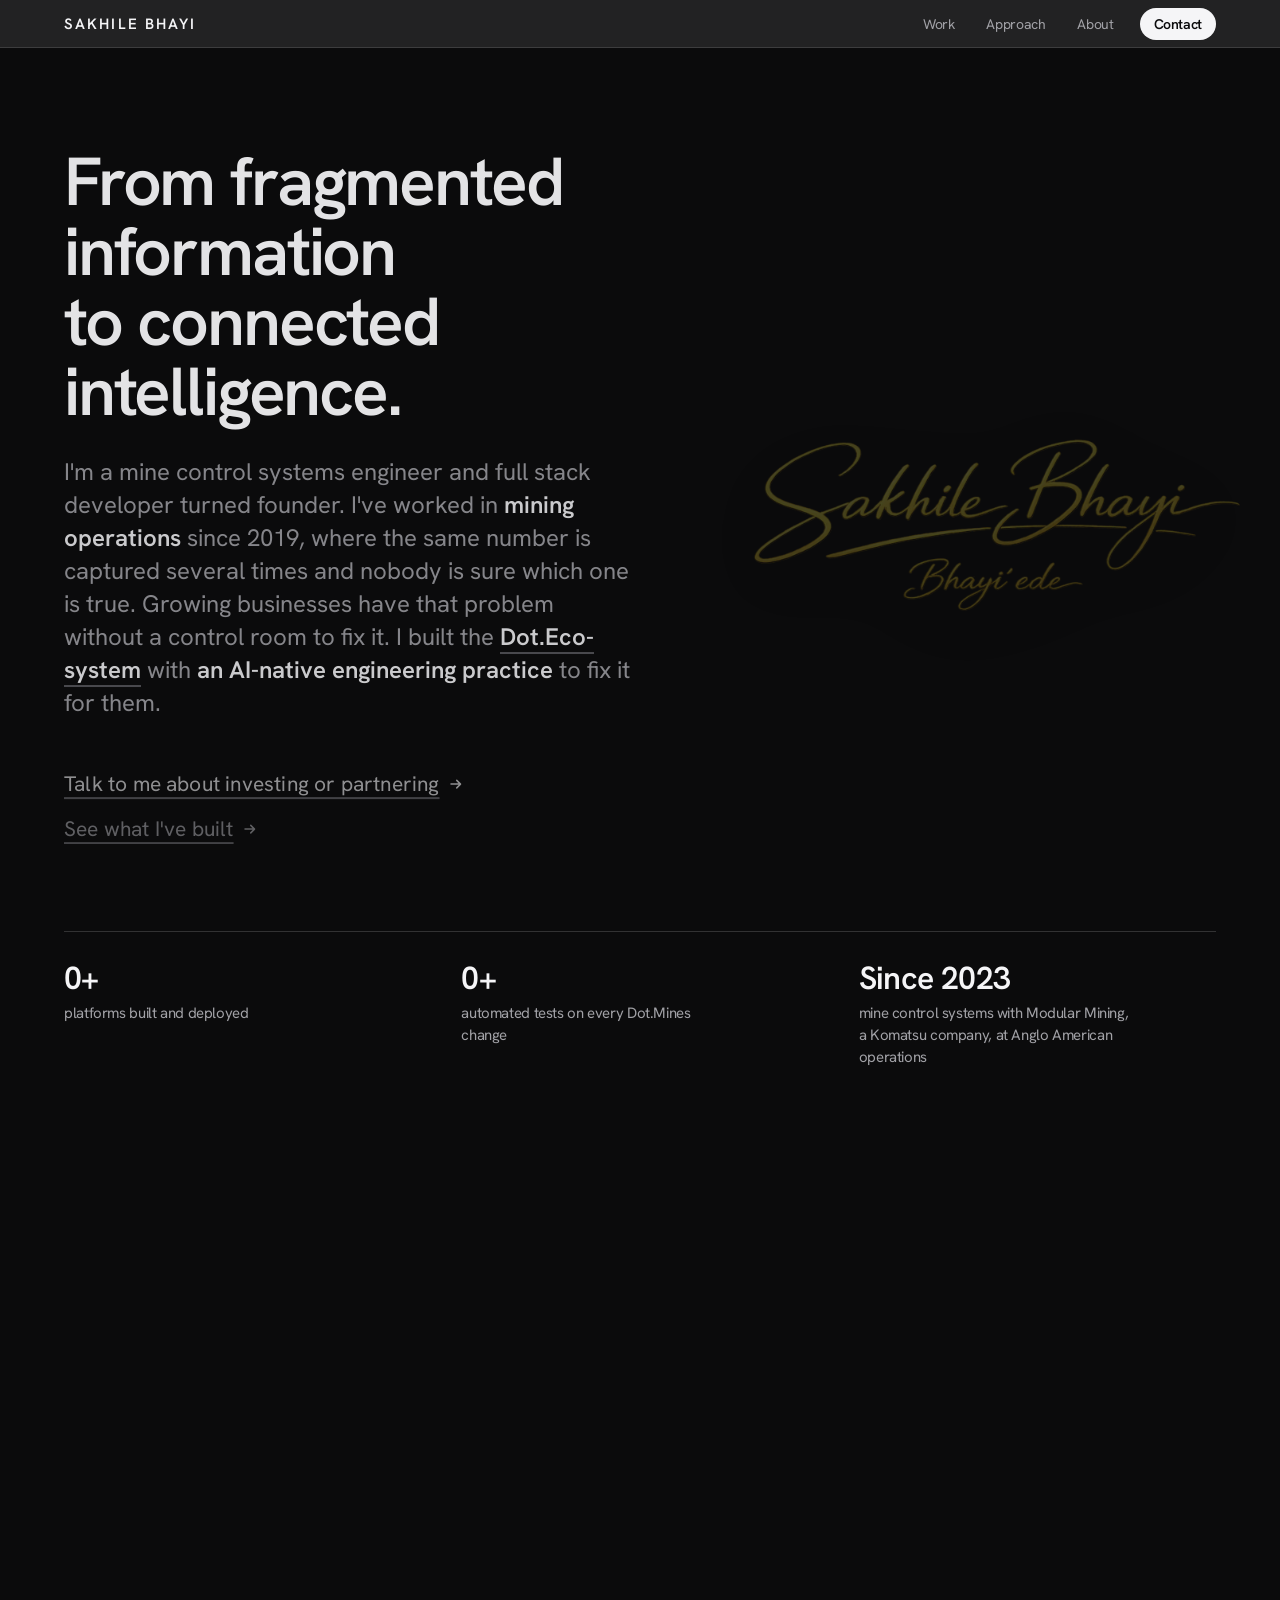
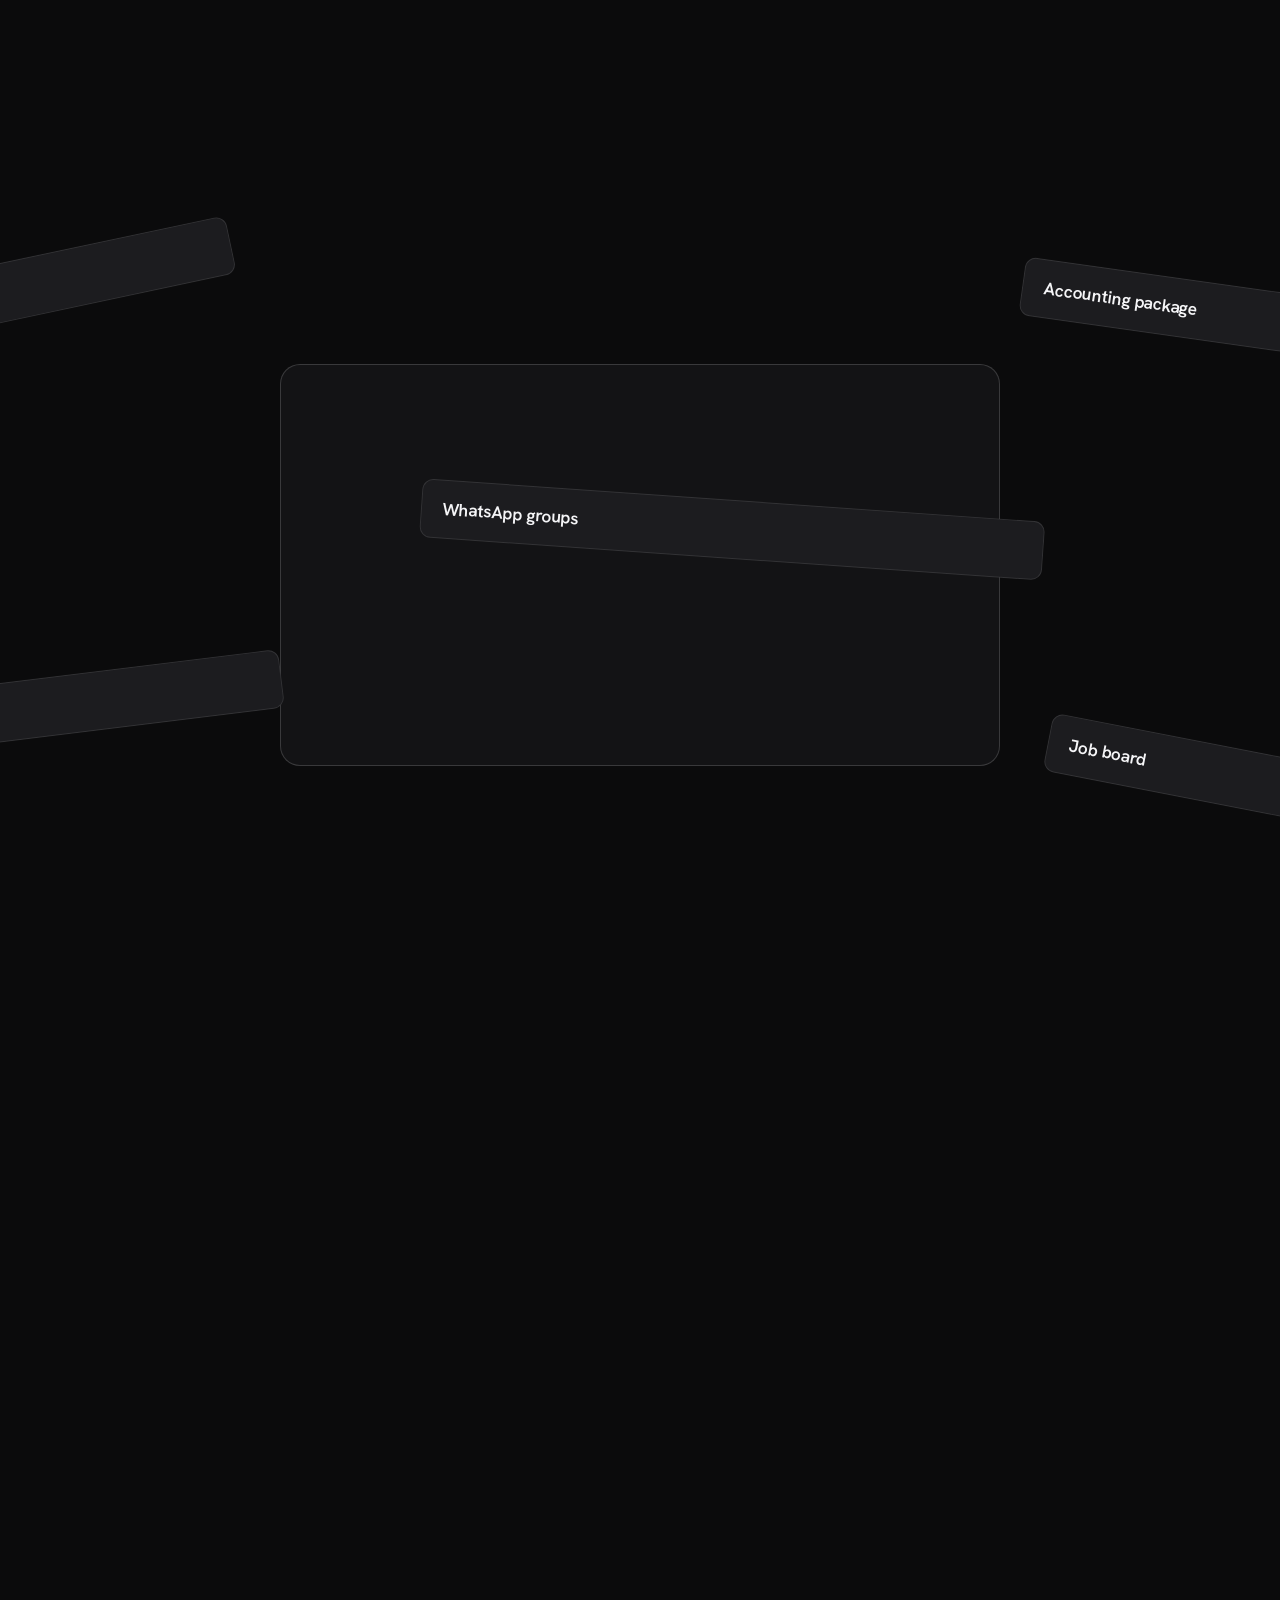
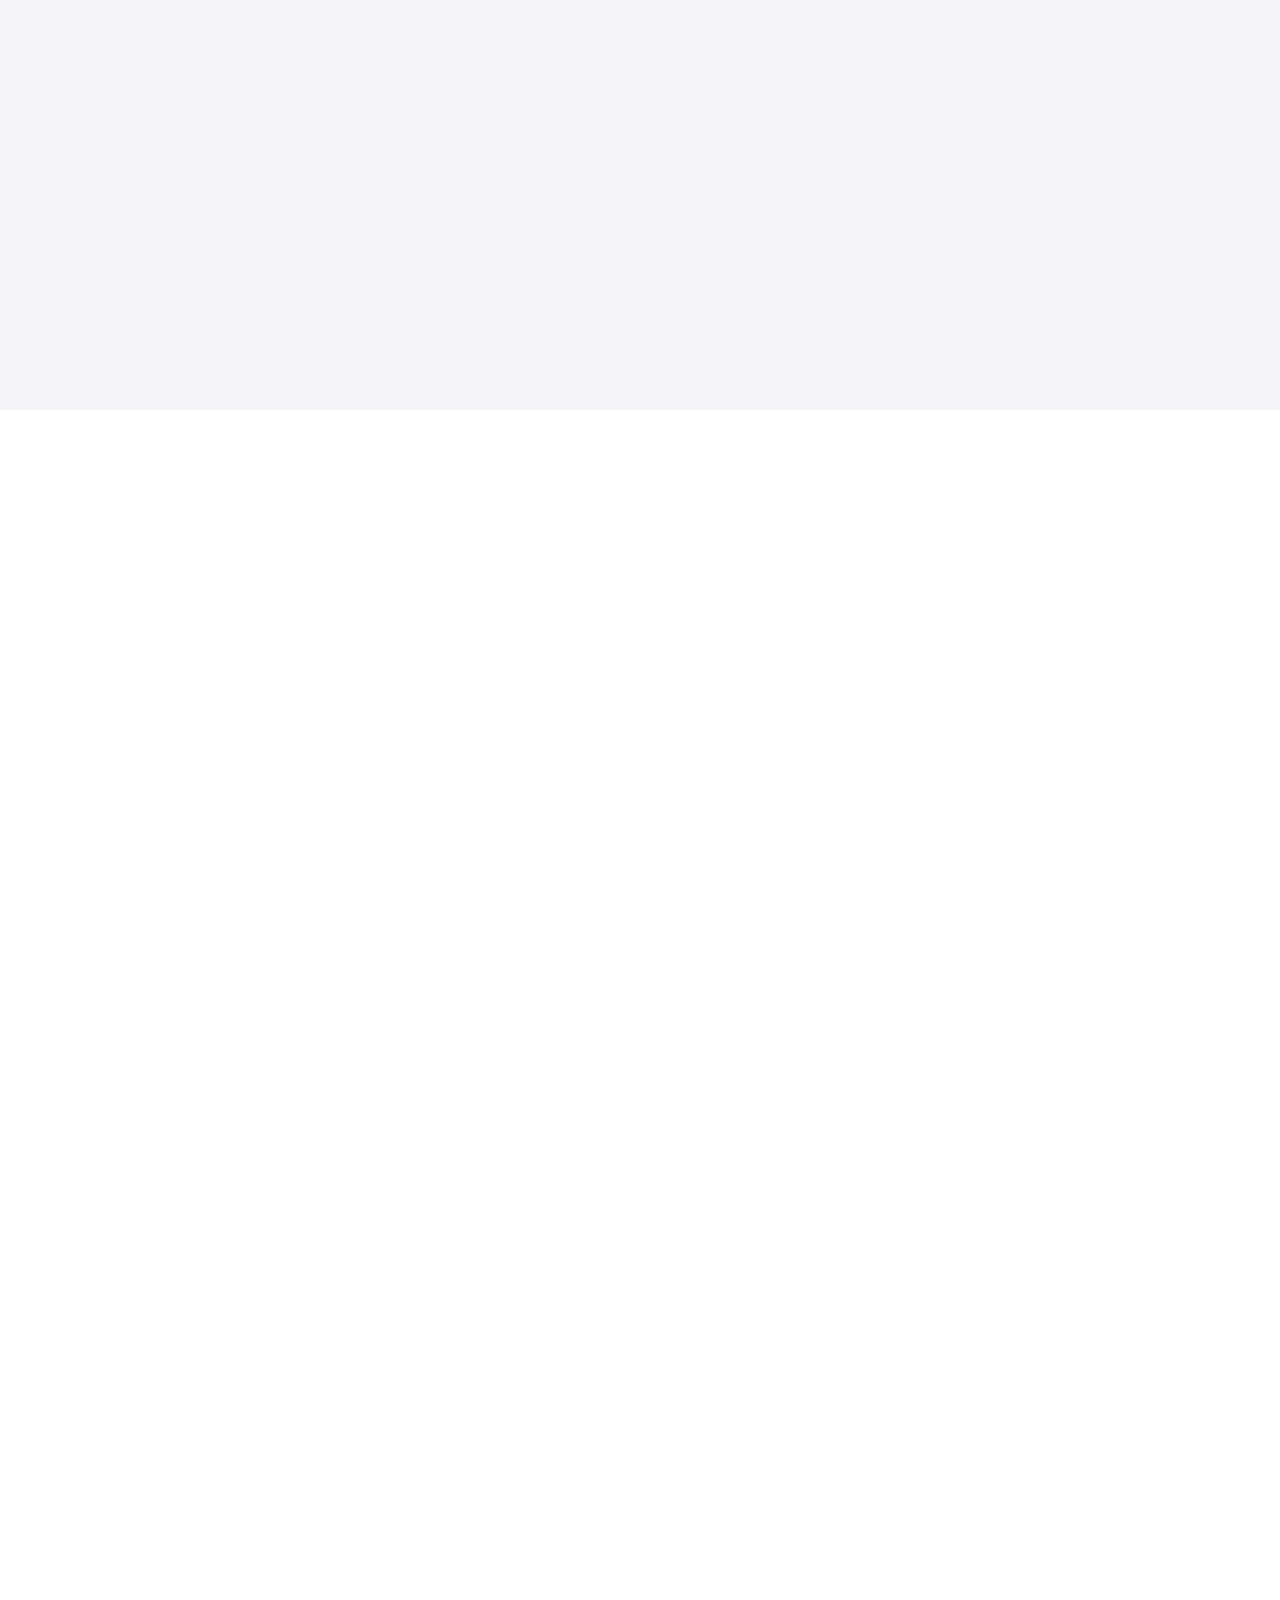
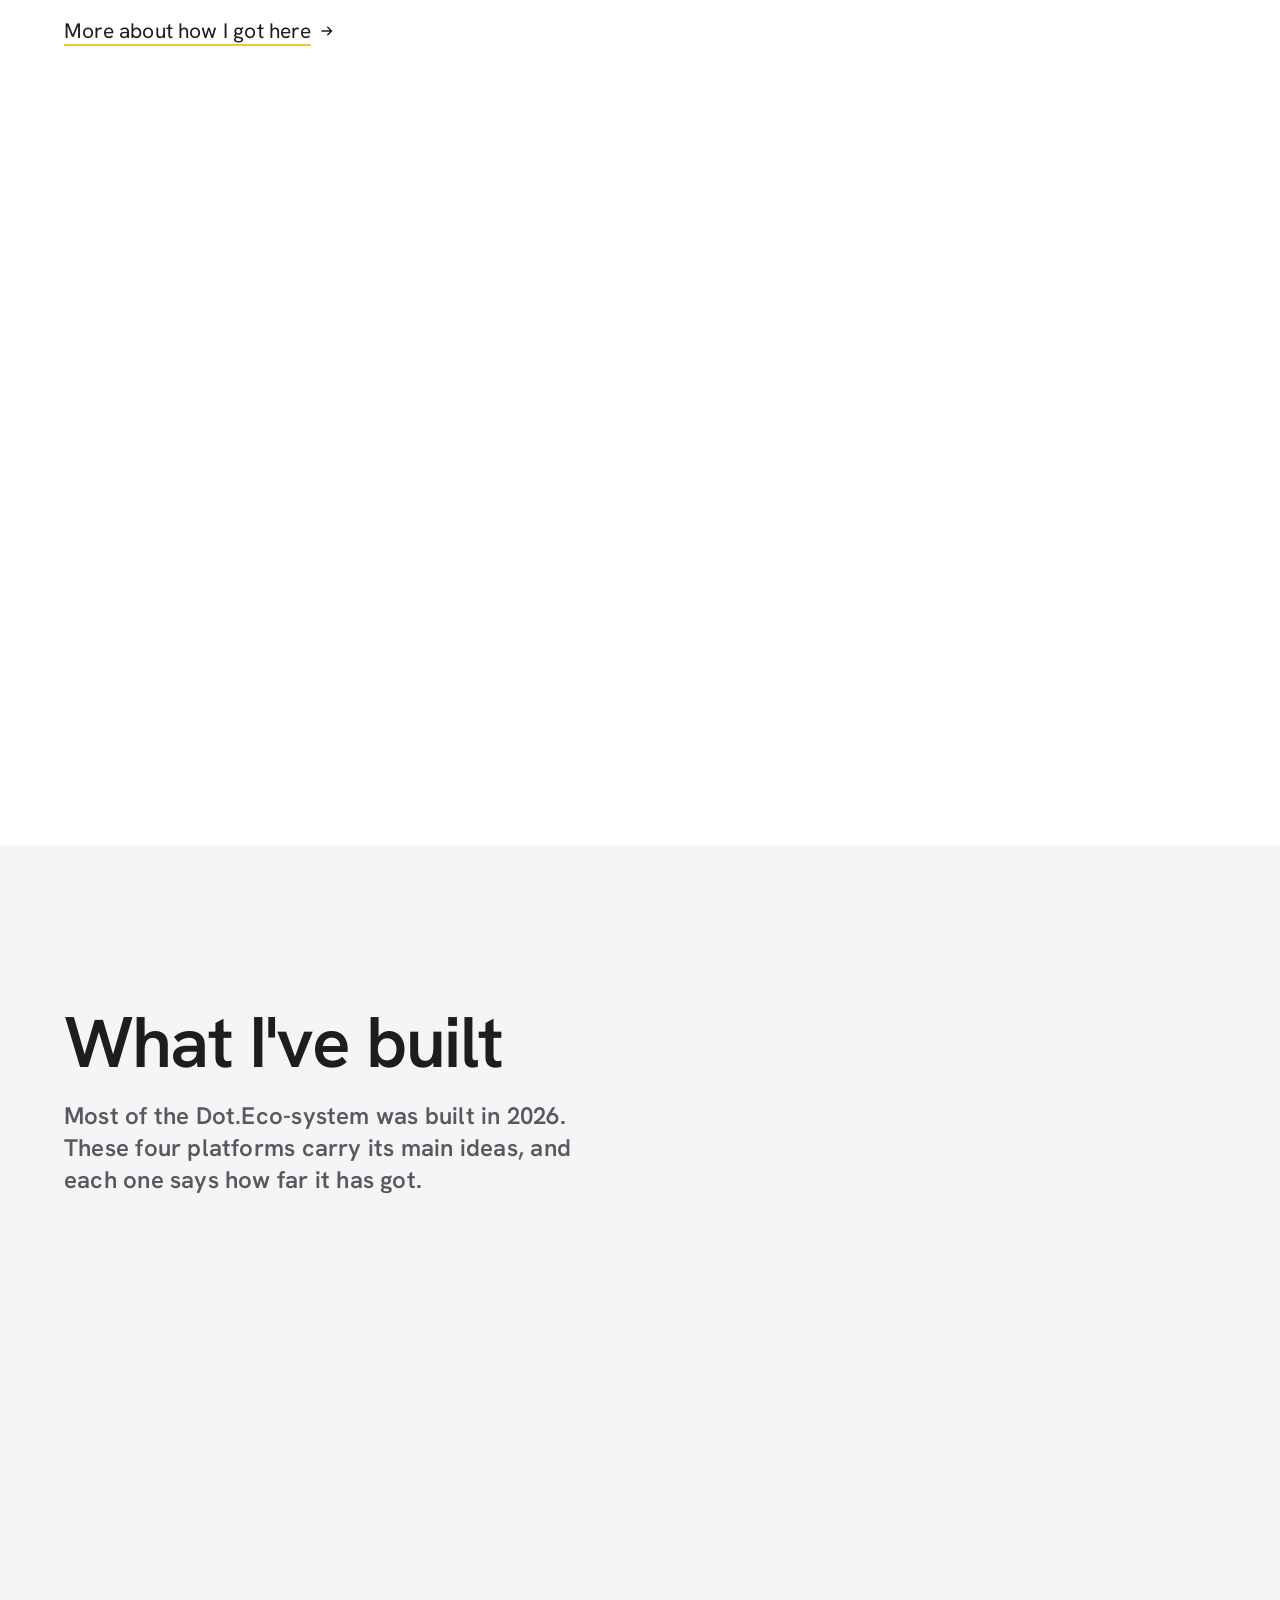
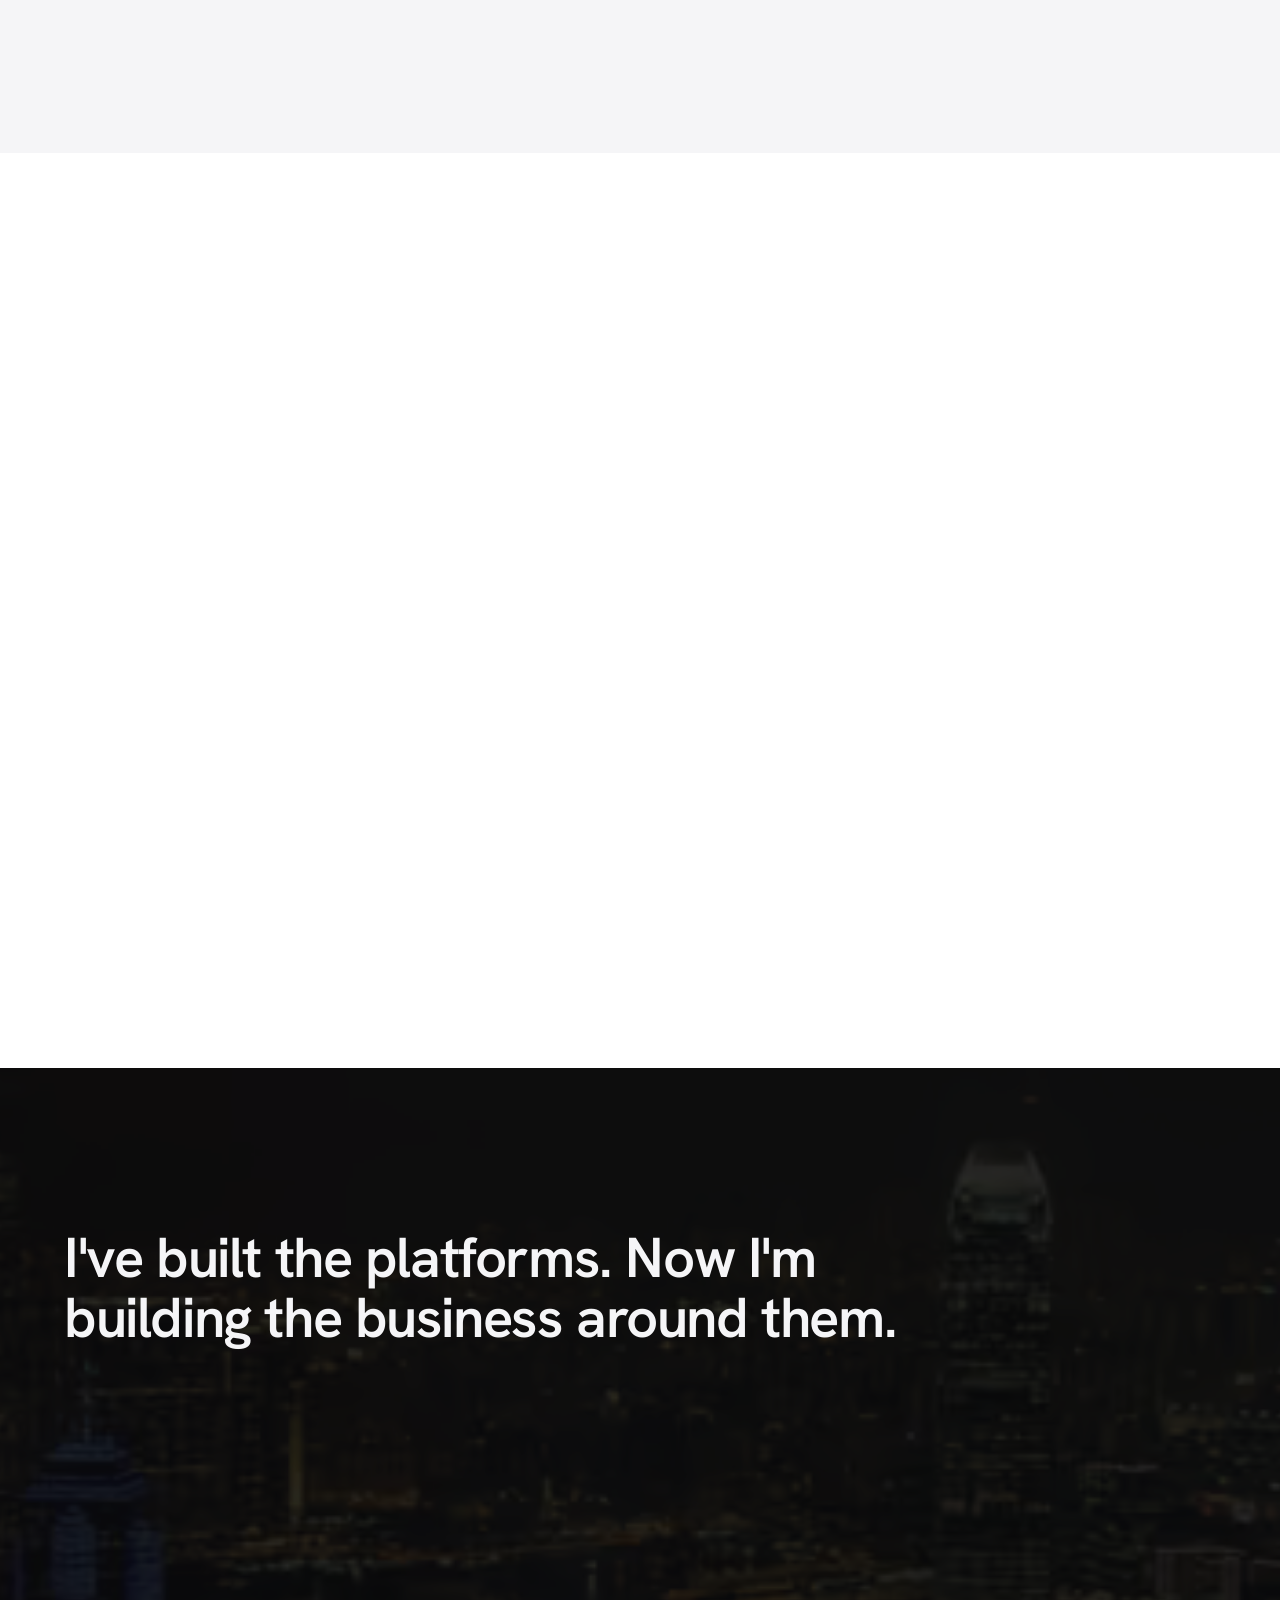
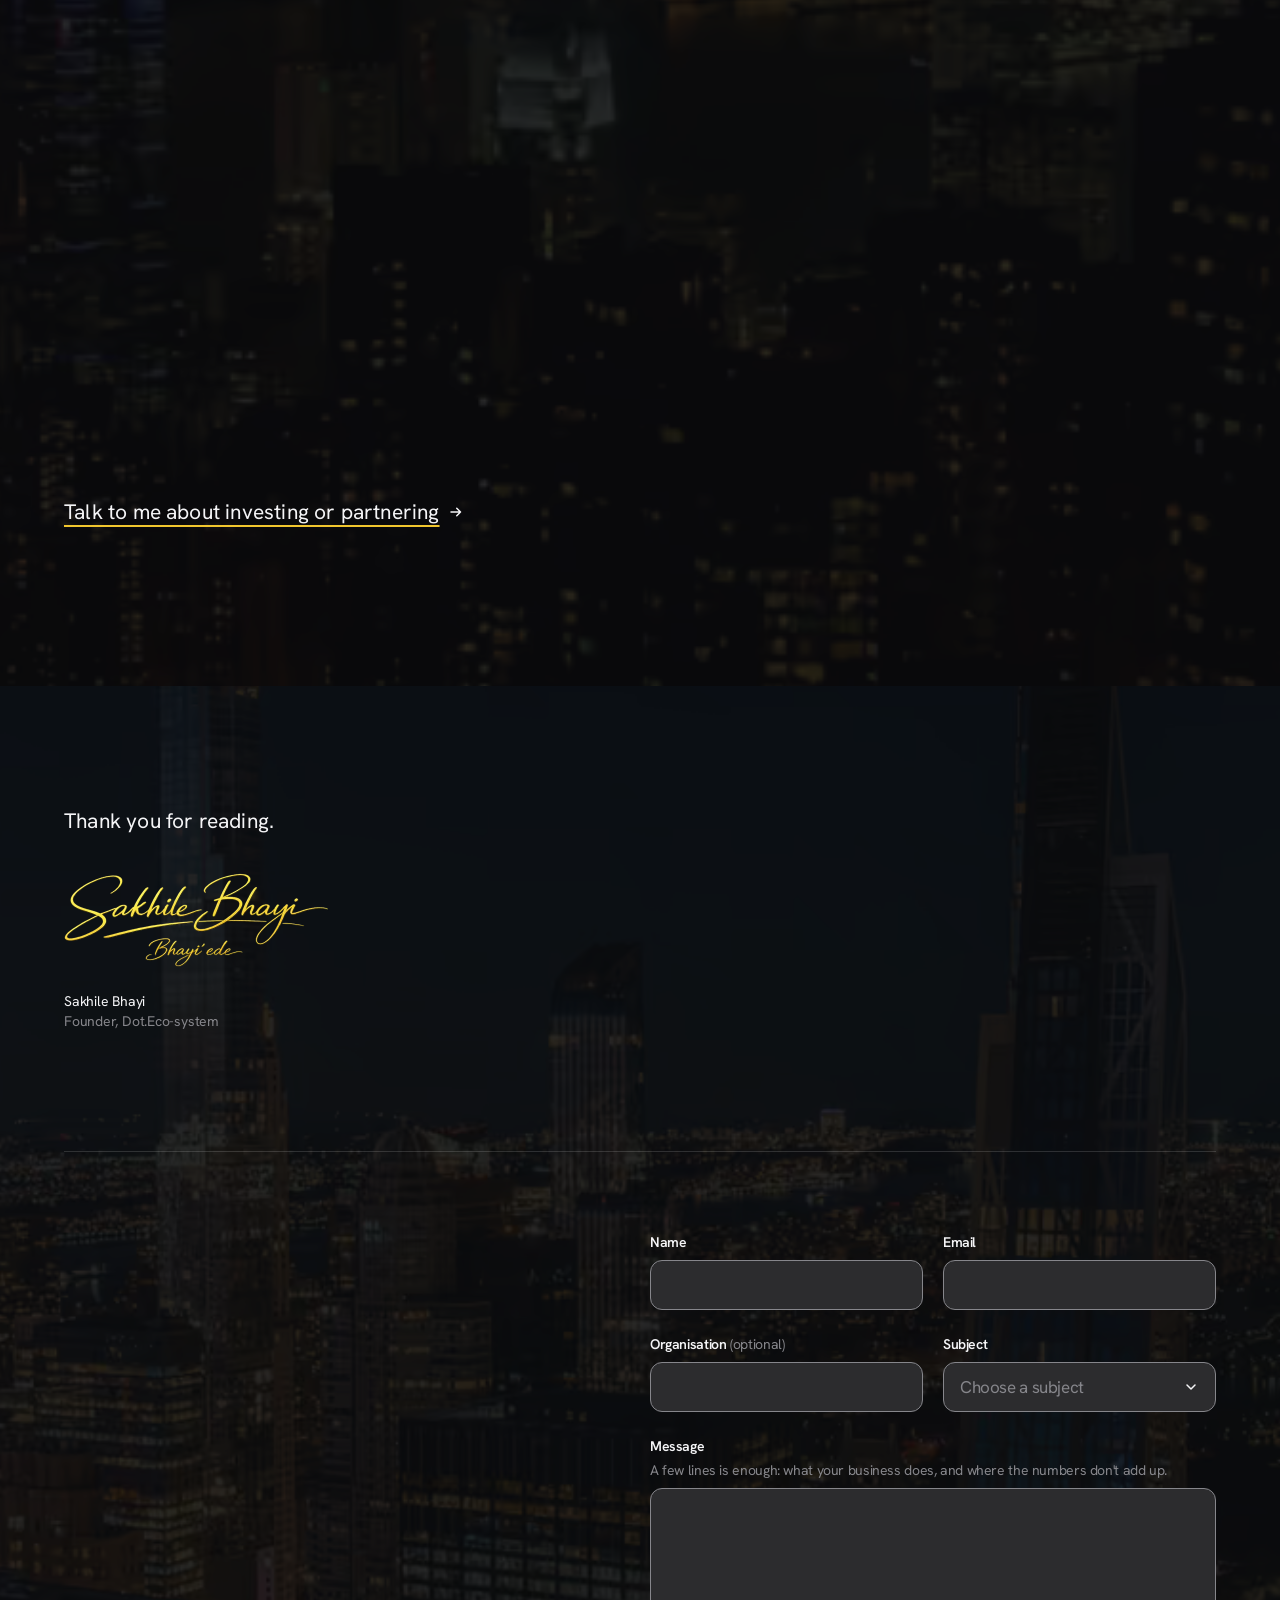
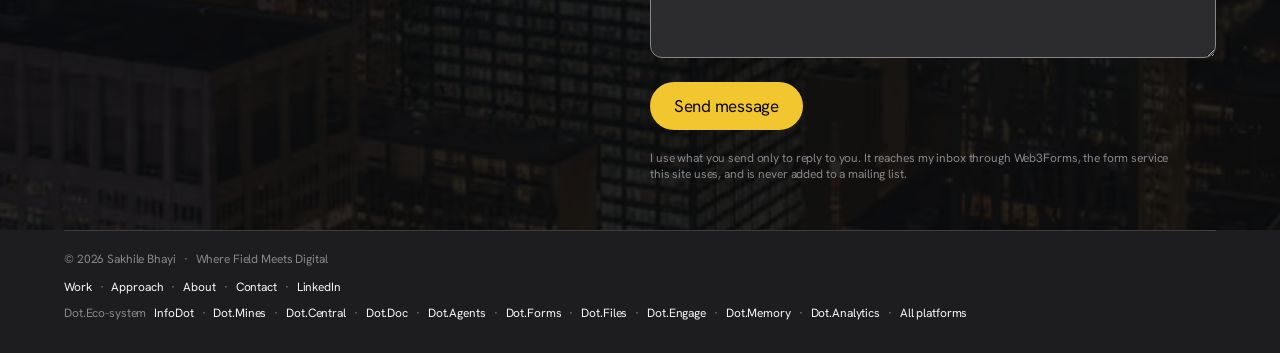
==== commit 312d29e1: "Add a Home tab to the mobile dock, between Approach and About The phone dock now has five tabs: Work" ====
--- a/index.html
+++ b/index.html
@@ -163,6 +163,7 @@
 <nav class="dock" aria-label="Primary">
   <a href="/work/"><svg class="dock__ic" viewBox="0 0 24 24" fill="none" stroke="currentColor" stroke-width="1.7" stroke-linecap="round" stroke-linejoin="round" aria-hidden="true"><rect x="3.5" y="3.5" width="7" height="7" rx="1.8"/><rect x="13.5" y="3.5" width="7" height="7" rx="1.8"/><rect x="3.5" y="13.5" width="7" height="7" rx="1.8"/><rect x="13.5" y="13.5" width="7" height="7" rx="1.8"/></svg><span>Work</span></a>
   <a href="/approach/"><svg class="dock__ic" viewBox="0 0 24 24" fill="none" stroke="currentColor" stroke-width="1.7" stroke-linecap="round" stroke-linejoin="round" aria-hidden="true"><circle cx="12" cy="12" r="8.5"/><path d="m15.6 8.4-2.1 5.1-5.1 2.1 2.1-5.1z"/></svg><span>Approach</span></a>
+  <a class="dock__home" href="/" aria-current="page"><svg class="dock__ic" viewBox="0 0 24 24" fill="none" stroke="currentColor" stroke-width="1.7" stroke-linecap="round" stroke-linejoin="round" aria-hidden="true"><path d="M4 10.8 12 4l8 6.8"/><path d="M6 9.6V19a1 1 0 0 0 1 1h3.4v-5h3.2v5H17a1 1 0 0 0 1-1V9.6"/></svg><span>Home</span></a>
   <a href="/about/"><svg class="dock__ic" viewBox="0 0 24 24" fill="none" stroke="currentColor" stroke-width="1.7" stroke-linecap="round" stroke-linejoin="round" aria-hidden="true"><circle cx="12" cy="8.5" r="3.6"/><path d="M5 20c.6-3.6 3.5-5.5 7-5.5s6.4 1.9 7 5.5"/></svg><span>About</span></a>
   <a href="/contact/"><svg class="dock__ic" viewBox="0 0 24 24" fill="none" stroke="currentColor" stroke-width="1.7" stroke-linecap="round" stroke-linejoin="round" aria-hidden="true"><rect x="3.5" y="5.5" width="17" height="13" rx="2.5"/><path d="m4.5 8 7.5 5.5L19.5 8"/></svg><span>Contact</span></a>
 </nav>
--- a/site.css
+++ b/site.css
@@ -877,6 +877,8 @@
   .dock a{ pointer-events:auto; font-size:14px; line-height:20px; font-weight:400; color:var(--ink-2); padding:6px 14px; border-radius:999px; }
   .dock a:hover{ color:var(--ink); background:rgba(29,29,31,.07); }
   .dock a[aria-current="page"]{ color:var(--ink); font-weight:600; background:rgba(241,198,46,.28); }
+  /* Home is a phone-only tab: the wide-screen top bar already has the name on the left linking home */
+  .dock a.dock__home{ display:none; }
   .dock a:last-child{ margin-left:8px; color:#fff; background:var(--ink); font-weight:600; }
   .dock a:last-child:hover{ background:#000; }
   .dock a:last-child[aria-current="page"]{ box-shadow:0 0 0 2px var(--bg-2), 0 0 0 4px var(--gold); }
@@ -894,7 +896,7 @@
   .dock{
     left:0; right:0; margin-inline:auto; width:min(calc(100% - 24px), 420px);
     bottom:calc(12px + env(safe-area-inset-bottom, 0px)); height:64px; padding:6px;
-    display:grid; grid-template-columns:repeat(4, 1fr); gap:4px;
+    display:grid; grid-template-columns:repeat(5, 1fr); gap:4px;
     border-radius:26px;
     background:rgba(28,28,31,.92);
     -webkit-backdrop-filter:saturate(180%) blur(22px); backdrop-filter:saturate(180%) blur(22px);
